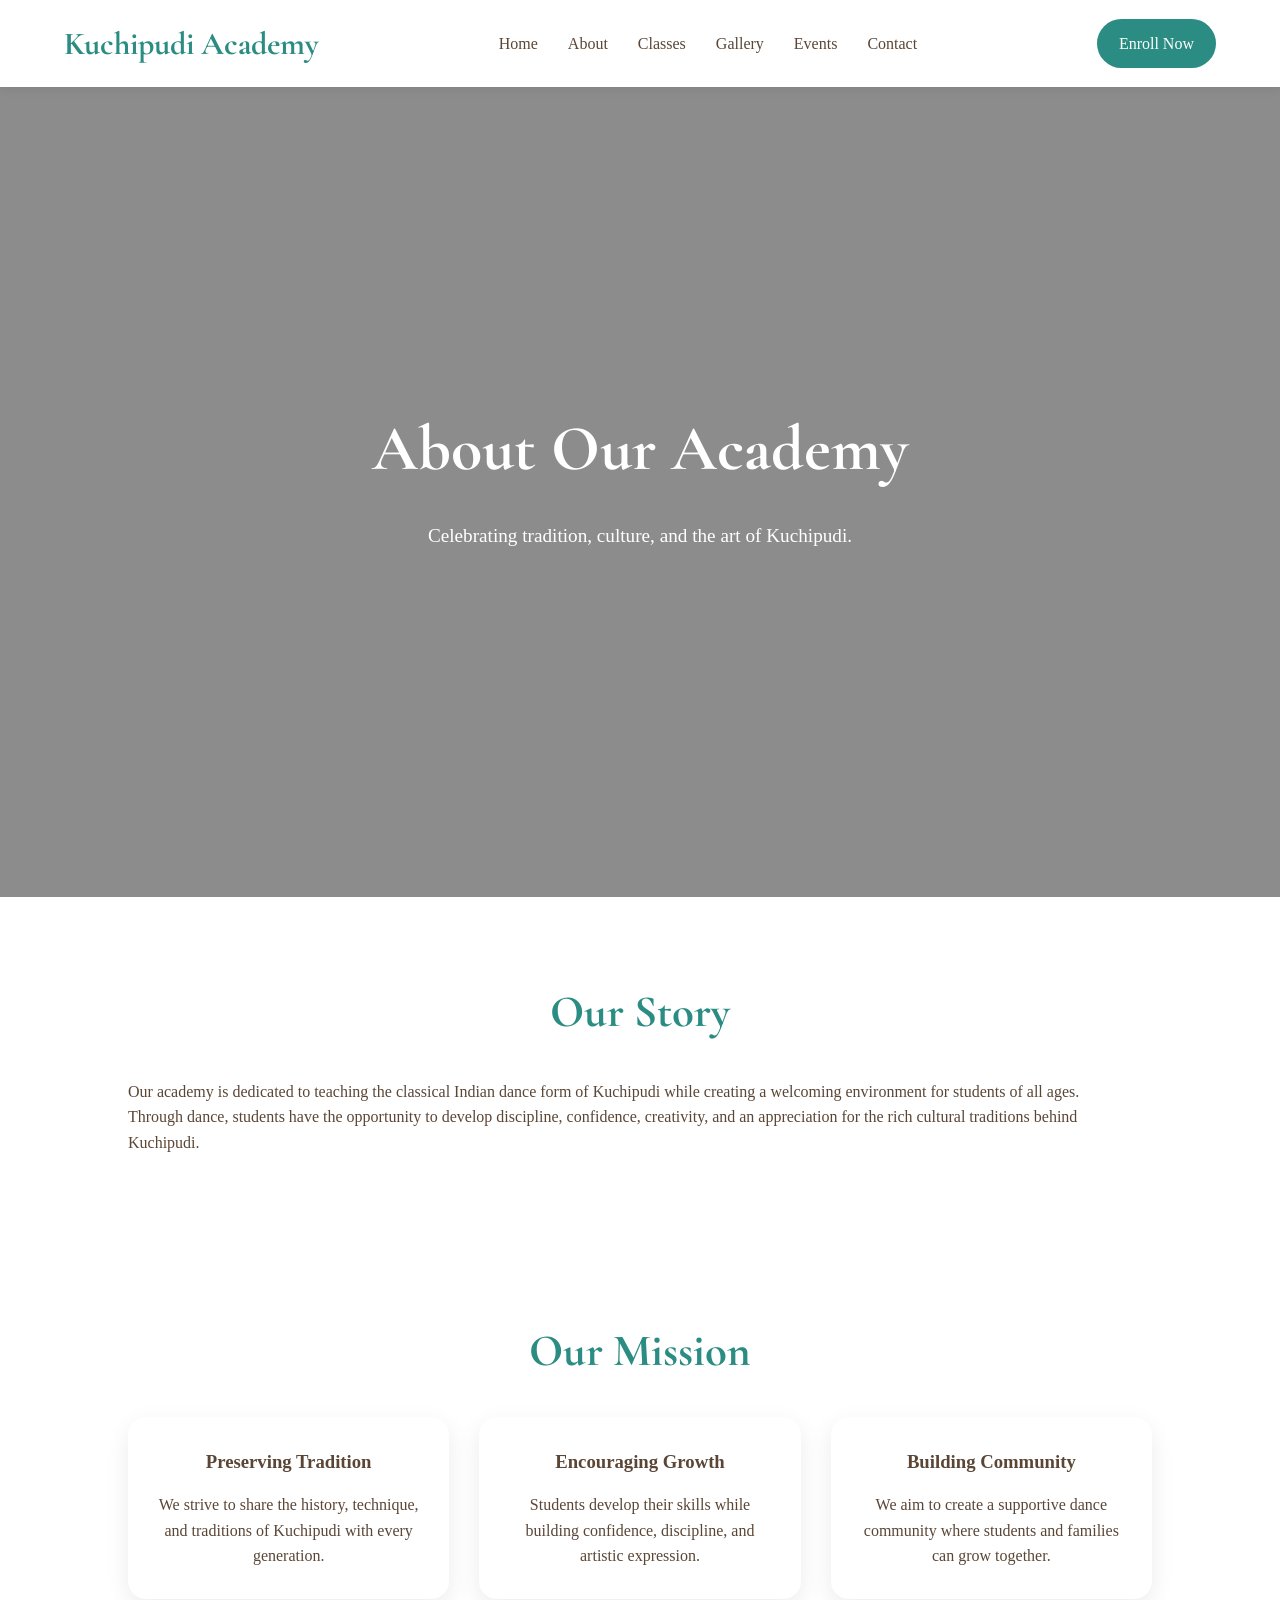
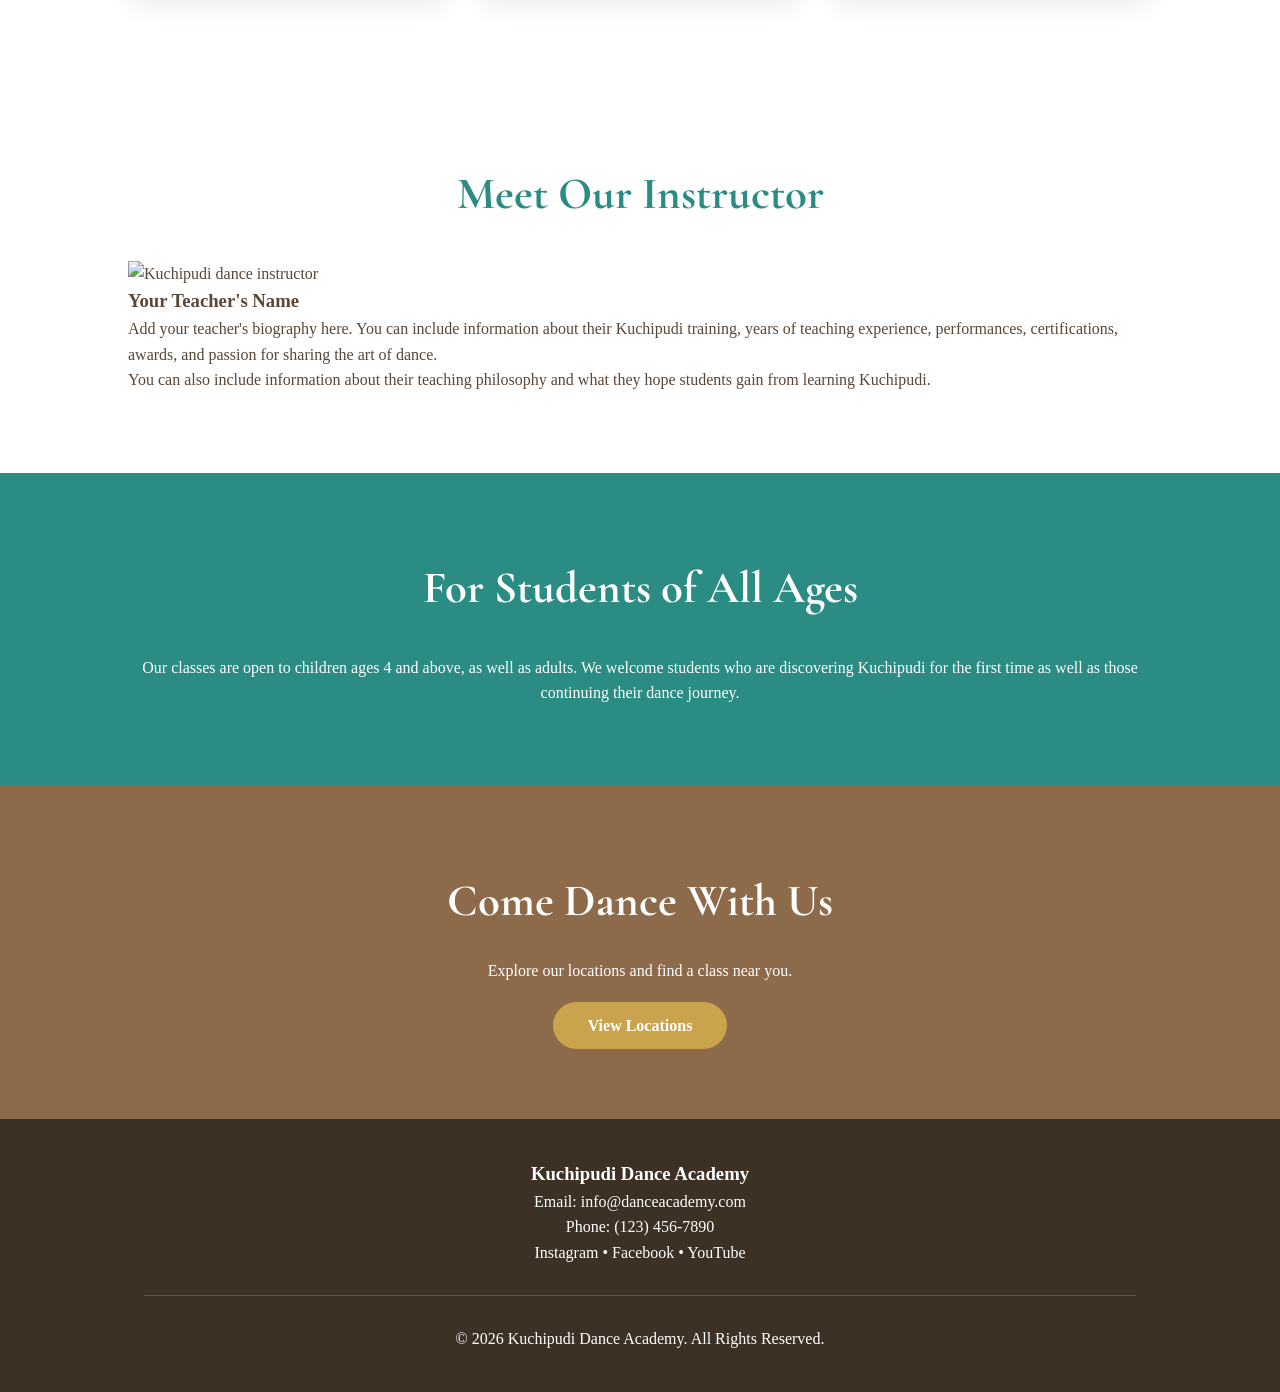
==== about.html @ bee5a75c "Update about.html" ====
<!DOCTYPE html>
<html lang="en">

<head>

    <meta charset="UTF-8">
    <meta name="viewport" content="width=device-width, initial-scale=1.0">

    <title>About Us | Kuchipudi Dance Academy</title>

    <link rel="preconnect" href="https://fonts.googleapis.com">
    <link rel="preconnect" href="https://fonts.gstatic.com" crossorigin>

    <link href="https://fonts.googleapis.com/css2?family=Cormorant+Garamond:wght@500;700&family=Poppins:wght@300;400;500;600&display=swap" rel="stylesheet">

    <link rel="stylesheet" href="style.css">

</head>

<body>


    <!-- ================= NAVIGATION ================= -->

    <header>

        <nav class="navbar">

            <div class="logo">
                <h2>Kuchipudi Academy</h2>
            </div>

            <ul class="nav-links">

                <li><a href="index.html">Home</a></li>

                <li><a href="about.html" class="active">About</a></li>

                <li><a href="classes.html">Classes</a></li>

                <li><a href="gallery.html">Gallery</a></li>

                <li><a href="events.html">Events</a></li>

                <li><a href="contact.html">Contact</a></li>

            </ul>

            <a href="contact.html" class="btn">
                Enroll Now
            </a>

        </nav>

    </header>


    <!-- ================= HERO ================= -->

    <section class="hero page-hero">

        <div class="hero-overlay">

            <h1>About Our Academy</h1>

            <p>
                Celebrating tradition, culture, and the art of Kuchipudi.
            </p>

        </div>

    </section>


    <!-- ================= OUR STORY ================= -->

    <section>

        <h2>Our Story</h2>

        <p class="center-text">

            Our academy is dedicated to teaching the classical Indian
            dance form of Kuchipudi while creating a welcoming environment
            for students of all ages.

        </p>

        <p class="center-text">

            Through dance, students have the opportunity to develop
            discipline, confidence, creativity, and an appreciation
            for the rich cultural traditions behind Kuchipudi.

        </p>

    </section>


    <!-- ================= OUR MISSION ================= -->

    <section>

        <h2>Our Mission</h2>

        <div class="cards">

            <div class="card">

                <h3>Preserving Tradition</h3>

                <p>
                    We strive to share the history, technique,
                    and traditions of Kuchipudi with every generation.
                </p>

            </div>


            <div class="card">

                <h3>Encouraging Growth</h3>

                <p>
                    Students develop their skills while building
                    confidence, discipline, and artistic expression.
                </p>

            </div>


            <div class="card">

                <h3>Building Community</h3>

                <p>
                    We aim to create a supportive dance community
                    where students and families can grow together.
                </p>

            </div>

        </div>

    </section>


    <!-- ================= INSTRUCTOR ================= -->

    <section class="instructor-section">

        <h2>Meet Our Instructor</h2>

        <div class="instructor-container">

            <div class="instructor-image">

                <img
                    src="images/instructor.jpg"
                    alt="Kuchipudi dance instructor"
                >

            </div>


            <div class="instructor-info">

                <h3>Your Teacher's Name</h3>

                <p>
                    Add your teacher's biography here. You can include
                    information about their Kuchipudi training, years
                    of teaching experience, performances, certifications,
                    awards, and passion for sharing the art of dance.
                </p>

                <p>
                    You can also include information about their teaching
                    philosophy and what they hope students gain from
                    learning Kuchipudi.
                </p>

            </div>

        </div>

    </section>


    <!-- ================= AGE RANGE ================= -->

    <section class="event">

        <h2>For Students of All Ages</h2>

        <p class="center-text">

            Our classes are open to children ages 4 and above,
            as well as adults. We welcome students who are discovering
            Kuchipudi for the first time as well as those continuing
            their dance journey.

        </p>

    </section>


    <!-- ================= CTA ================= -->

    <section class="cta">

        <h2>Come Dance With Us</h2>

        <p>
            Explore our locations and find a class near you.
        </p>

        <a href="classes.html" class="hero-btn">
            View Locations
        </a>

    </section>


    <!-- ================= FOOTER ================= -->

    <footer>

        <div class="footer-content">

            <h3>Kuchipudi Dance Academy</h3>

            <p>Email: info@danceacademy.com</p>

            <p>Phone: (123) 456-7890</p>

            <p>Instagram • Facebook • YouTube</p>

        </div>

        <hr>

        <p class="copyright">
            © 2026 Kuchipudi Dance Academy. All Rights Reserved.
        </p>

    </footer>


    <script src="script.js"></script>

</body>

</html>
---- style.css ----
*{
  margin:0;
  padding:0;
  box-sizing:border-box;
}

html {
  scroll-behavior:smooth;
}

body {
  font-family: 'Poppins", sans-serif;
  background:#F6F2ED;
  color:#5B4636;
  line-height:1.6;
}

header{
  position:sticky;
  top:0;
  background:white;
  z-index:1000;
  box-shadow:0 2px 10px rgba(0,0,0,0.08);
}

.navbar{
  width:90%;
  max-width:1200px;
  margin:auto;
  display:flex;
  justify-content:space-between;
  align-items:center;
  padding: 18px 0;
}

.logo h2{
  font-family: 'Cormorant Garamond', serif;
  color:#2A8C82;
  font-size: 2rem;
}

.nav-links{
  display:flex;
  list-style:none;
  gap:30px;
}

.nav-links a{
  text-decoration: none;
  color: #5B4636;
  font-weight:500;
  transition:.3s;
}

.nav-links a:hover,
.active {
  color:#2A8C82;
}

.btn{
  text-decoration:none;
  background: #2A8C82;
  color:white;
  padding: 12px 22px;
  border-radius:30px;
  transition:.3s;
}

.btn:hover{
  background: #206b64;
}

/* HERO */

.hero{
  height:90vh;

  background:
    linear-gradient(rgba(0,0,0,.45), rgba(0,0,0,.45)), url("../images/hero.jpg");
  background-size:cover;
  background-position:center;

  display:flex;
  justify-content:center;
  align-items:center;
  text-align:center;
}

.hero-overlay{
  color:white;
  width:80%;
  max-width:800px;
}

.hero h1{
  font-family:'Cormorant Garamond', serif;
  font-size:4rem;
  margin-bottom:20px;
}

.hero p{
  font-size:1.2rem;
  margin-bottom:35px;
}

.hero-btn {
  background:#C9A44C;
  color:white;
  text-decoration:none;
  padding:15px 35px;
  border-radius:40px;
  font-weight:600;
  transition:.3s;
}

.hero-btn:hover{
  background:#b28d3d;
}

/*Sections*/

section{
  padding:80px 10%;
}

section h2{
  font-family:'Cormorant Garamond', serif;
  text-align:center;
  font-size:2.8rem;
  color:#2A8C82;
  margin-bottom:30px;
}

/*Cards*/

.cards{
  display:grid;
  grid-template-columns:repeat(auto-fit,minmax(250px,1fr));
  gap:30px;
}

.card{
  background:white;
  padding:30px;
  border-radius:18px;
  text-align:center;
  transition:.3s;
  box-shadow:0 8px 25px rgba(0,0,0,.08)
}

.card:hover{
  transform:translateY(-8px);
}

.card h3{
  margin-bottom:15px;
}

.card a{
  display:inline-block;
  margin-top:20px;
  color:#2A8C82;
  text-decoration:none;
  font-weight:600;
}

/*Event*/

.event {
  background: #2A8C82;
  color:white;
  text-align:center;
}

.event h2{
  color:white;
}

/*Gallery*/

.gallery-grid {
  display:grid;
  grid-template-columns:repeat(auto-fit, minmax(220px,1fr));
}

.gallery-box{
  height:220px;
  background:#ddd;
  border-radius:15px;
  display:flex;
  justify-content:center;
  align-items:center;
  transition:.3s;
  cursor:pointer;
}

.gallery-box:hover{
  transform:scale(1.03)
}

/*Testimonials*/

.testimonial {
  background:white;
  padding: 30px;
  margin:20px auto;
  max-width: 700px;
  border-radius:15px;
  text-align:center;
  box-shadow:0 8px 20px rgba(0,0,0,.08)
}

/* CTA */

.cta {
  text-align:center;
  background: #8C6A4A;
  color:white;
}

.cta h2 {
  color:white;
  margin-bottom:20px;
}

.cta p{
  margin-bottom: 30px
}

/*Footer */

footer {
  background: #3d3025;
  color:white;
  text-align:center;
  padding: 40px 20px;
}

footer hr{
  margin:30px auto;
  width: 80%;
  border:none;
  border-top:1px solid rgba(255,255,255,.2)
}

/*Scroll Animation */

.hidden {
  opacity:0;
  transform:translateY(40px)
  transition: all .8s ease;
}

.show {
  opacity:1;
  transform: translateY(0);
}

/*Responsive*/

@media(max-width:768px) {
  .navbar{
    flex-direction:column;
    gap:20px;
  }
  .nav-links{
    flex-wrap:wrap;
    justify-content:center;
    gap:15px;
  }
  .hero h1{
    font-size:2.7rem;
  }
  .hero p{
    font-size:1rem;
  }
}
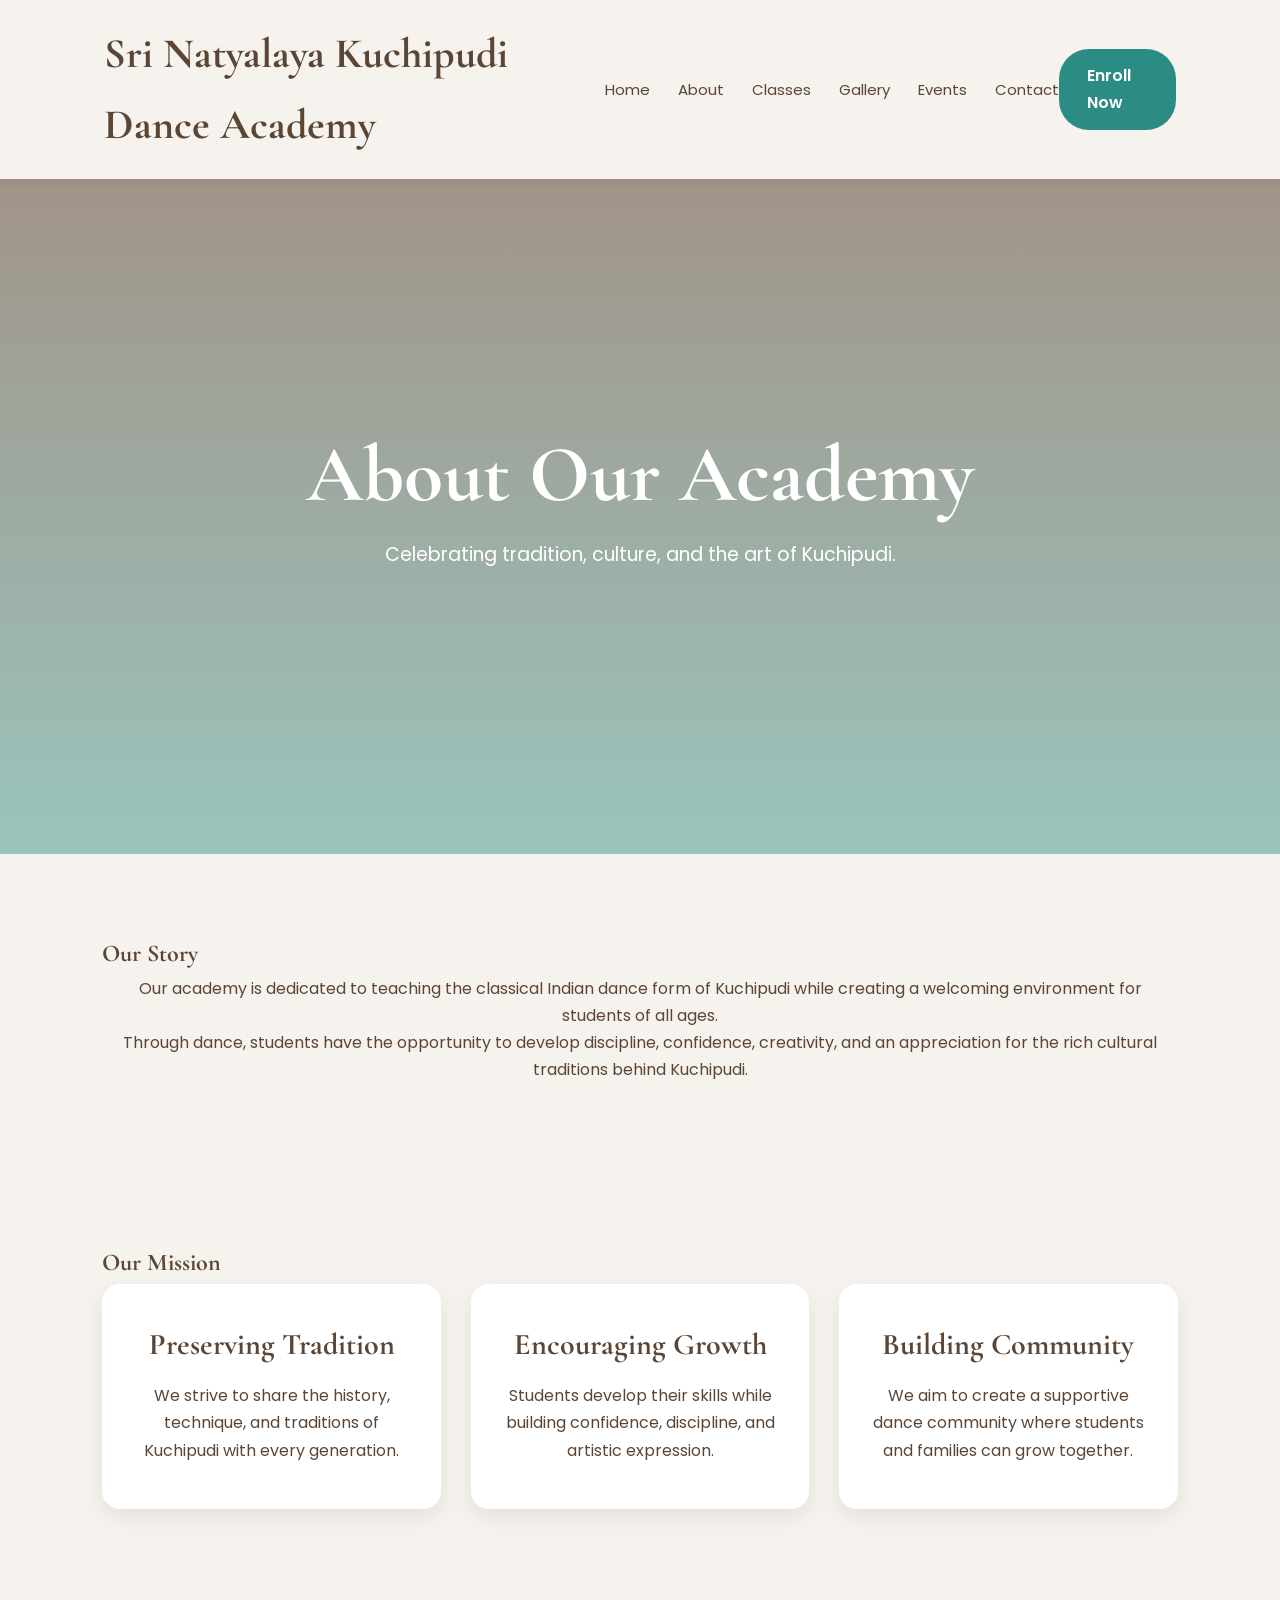
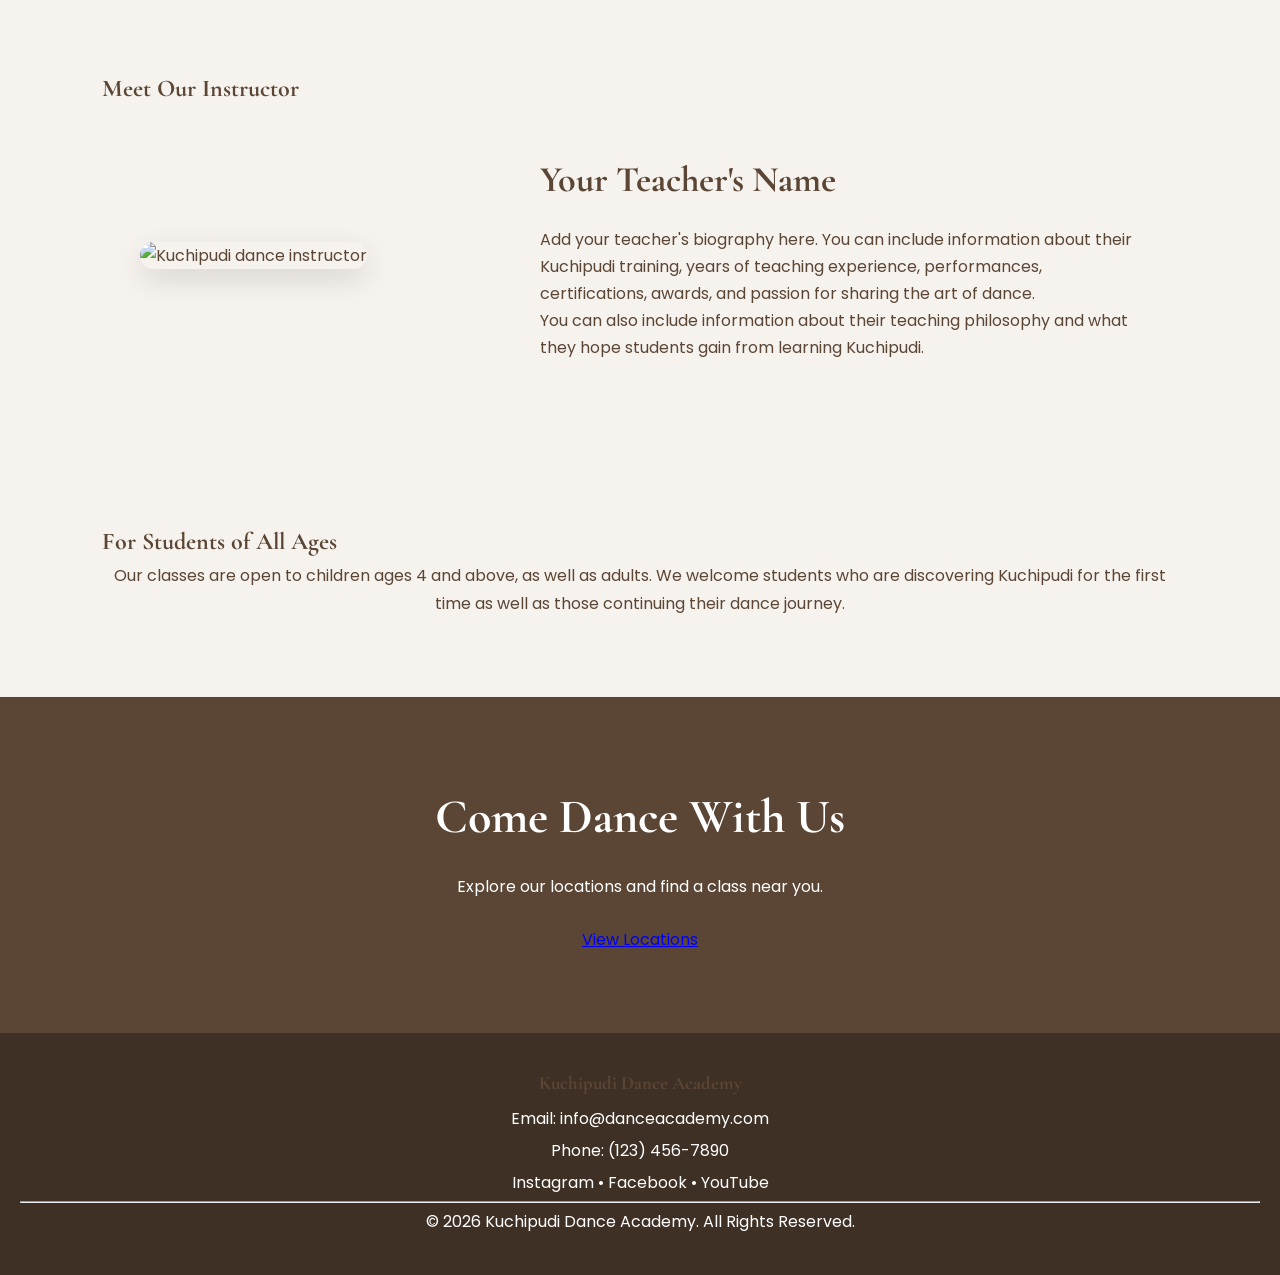
==== commit 3a9f6aac: "Update academy name in the navigation bar" ====
--- a/about.html
+++ b/about.html
@@ -27,7 +27,7 @@
         <nav class="navbar">
 
             <div class="logo">
-                <h2>Kuchipudi Academy</h2>
+                <h2>Sri Natyalaya Kuchipudi Dance Academy</h2>
             </div>
 
             <ul class="nav-links">
--- a/style.css
+++ b/style.css
@@ -1,281 +1,581 @@
-*{
-  margin:0;
-  padding:0;
-  box-sizing:border-box;
+/* =========================
+   GLOBAL
+========================= */
+
+* {
+    margin: 0;
+    padding: 0;
+    box-sizing: border-box;
 }
 
 html {
-  scroll-behavior:smooth;
+    scroll-behavior: smooth;
 }
 
 body {
-  font-family: 'Poppins", sans-serif;
-  background:#F6F2ED;
-  color:#5B4636;
-  line-height:1.6;
-}
-
-header{
-  position:sticky;
-  top:0;
-  background:white;
-  z-index:1000;
-  box-shadow:0 2px 10px rgba(0,0,0,0.08);
-}
-
-.navbar{
-  width:90%;
-  max-width:1200px;
-  margin:auto;
-  display:flex;
-  justify-content:space-between;
-  align-items:center;
-  padding: 18px 0;
-}
-
-.logo h2{
-  font-family: 'Cormorant Garamond', serif;
-  color:#2A8C82;
-  font-size: 2rem;
-}
-
-.nav-links{
-  display:flex;
-  list-style:none;
-  gap:30px;
-}
-
-.nav-links a{
-  text-decoration: none;
-  color: #5B4636;
-  font-weight:500;
-  transition:.3s;
-}
-
-.nav-links a:hover,
-.active {
-  color:#2A8C82;
-}
-
-.btn{
-  text-decoration:none;
-  background: #2A8C82;
-  color:white;
-  padding: 12px 22px;
-  border-radius:30px;
-  transition:.3s;
-}
-
-.btn:hover{
-  background: #206b64;
-}
-
-/* HERO */
-
-.hero{
-  height:90vh;
-
-  background:
-    linear-gradient(rgba(0,0,0,.45), rgba(0,0,0,.45)), url("../images/hero.jpg");
-  background-size:cover;
-  background-position:center;
-
-  display:flex;
-  justify-content:center;
-  align-items:center;
-  text-align:center;
-}
-
-.hero-overlay{
-  color:white;
-  width:80%;
-  max-width:800px;
-}
-
-.hero h1{
-  font-family:'Cormorant Garamond', serif;
-  font-size:4rem;
-  margin-bottom:20px;
-}
-
-.hero p{
-  font-size:1.2rem;
-  margin-bottom:35px;
-}
-
-.hero-btn {
-  background:#C9A44C;
-  color:white;
-  text-decoration:none;
-  padding:15px 35px;
-  border-radius:40px;
-  font-weight:600;
-  transition:.3s;
-}
-
-.hero-btn:hover{
-  background:#b28d3d;
-}
-
-/*Sections*/
-
-section{
-  padding:80px 10%;
-}
-
-section h2{
-  font-family:'Cormorant Garamond', serif;
-  text-align:center;
-  font-size:2.8rem;
-  color:#2A8C82;
-  margin-bottom:30px;
-}
-
-/*Cards*/
-
-.cards{
-  display:grid;
-  grid-template-columns:repeat(auto-fit,minmax(250px,1fr));
-  gap:30px;
-}
-
-.card{
-  background:white;
-  padding:30px;
-  border-radius:18px;
-  text-align:center;
-  transition:.3s;
-  box-shadow:0 8px 25px rgba(0,0,0,.08)
-}
-
-.card:hover{
-  transform:translateY(-8px);
-}
-
-.card h3{
-  margin-bottom:15px;
-}
-
-.card a{
-  display:inline-block;
-  margin-top:20px;
-  color:#2A8C82;
-  text-decoration:none;
-  font-weight:600;
-}
-
-/*Event*/
-
-.event {
-  background: #2A8C82;
-  color:white;
-  text-align:center;
-}
-
-.event h2{
-  color:white;
-}
-
-/*Gallery*/
+    font-family: "Poppins", sans-serif;
+    background-color: #F6F2ED;
+    color: #5B4636;
+    line-height: 1.7;
+}
+
+h1,
+h2,
+h3 {
+    font-family: "Cormorant Garamond", serif;
+    color: #5B4636;
+}
+
+section {
+    padding: 80px 8%;
+}
+
+.center-text {
+    text-align: center;
+}
+
+.center-button {
+    text-align: center;
+    margin-top: 30px;
+}
+
+
+/* =========================
+   NAVIGATION
+========================= */
+
+header {
+    background-color: #F6F2ED;
+    position: sticky;
+    top: 0;
+    z-index: 1000;
+    box-shadow: 0 2px 10px rgba(0, 0, 0, 0.08);
+}
+
+nav {
+    max-width: 1200px;
+    margin: auto;
+    padding: 18px 5%;
+    display: flex;
+    justify-content: space-between;
+    align-items: center;
+}
+
+.logo {
+    font-family: "Cormorant Garamond", serif;
+    font-size: 28px;
+    font-weight: bold;
+    color: #5B4636;
+    text-decoration: none;
+}
+
+nav ul {
+    list-style: none;
+    display: flex;
+    gap: 28px;
+    align-items: center;
+}
+
+nav ul li a {
+    text-decoration: none;
+    color: #5B4636;
+    font-size: 15px;
+    transition: 0.3s ease;
+}
+
+nav ul li a:hover {
+    color: #2A8C82;
+}
+
+
+/* =========================
+   HERO
+========================= */
+
+.hero {
+    min-height: 75vh;
+    display: flex;
+    align-items: center;
+    justify-content: center;
+    text-align: center;
+
+    background:
+        linear-gradient(
+            rgba(91, 70, 54, 0.55),
+            rgba(42, 140, 130, 0.45)
+        ),
+        url("images/hero.jpg");
+
+    background-size: cover;
+    background-position: center;
+    color: white;
+}
+
+.hero-content {
+    max-width: 850px;
+}
+
+.hero h1 {
+    font-size: clamp(48px, 7vw, 80px);
+    color: white;
+    line-height: 1.1;
+    margin-bottom: 20px;
+}
+
+.hero p {
+    font-size: 19px;
+    max-width: 650px;
+    margin: 0 auto 30px;
+    color: white;
+}
+
+
+/* =========================
+   BUTTONS
+========================= */
+
+.btn {
+    display: inline-block;
+    padding: 13px 28px;
+    border-radius: 30px;
+    text-decoration: none;
+    background-color: #2A8C82;
+    color: white;
+    font-weight: 600;
+    transition: 0.3s ease;
+}
+
+.btn:hover {
+    background-color: #5B4636;
+    transform: translateY(-2px);
+}
+
+.btn-outline {
+    background: transparent;
+    border: 2px solid #2A8C82;
+    color: #2A8C82;
+}
+
+.btn-outline:hover {
+    background-color: #2A8C82;
+    color: white;
+}
+
+
+/* =========================
+   SECTION HEADINGS
+========================= */
+
+.section-heading {
+    text-align: center;
+    margin-bottom: 45px;
+}
+
+.section-heading h2 {
+    font-size: 48px;
+    margin-bottom: 10px;
+}
+
+.section-heading p {
+    max-width: 700px;
+    margin: 0 auto;
+}
+
+
+/* =========================
+   CARDS
+========================= */
+
+.cards {
+    display: grid;
+    grid-template-columns: repeat(auto-fit, minmax(250px, 1fr));
+    gap: 30px;
+    align-items: stretch;
+}
+
+.card {
+    background: white;
+    padding: 35px 28px;
+    border-radius: 18px;
+    box-shadow: 0 8px 25px rgba(0, 0, 0, 0.08);
+
+    display: flex;
+    flex-direction: column;
+    height: 100%;
+
+    /* Centers the short text inside cards */
+    text-align: center;
+}
+
+.card h3 {
+    font-size: 30px;
+    margin-bottom: 12px;
+}
+
+.card p {
+    margin-bottom: 10px;
+}
+
+.card a {
+    margin-top: auto;
+    padding-top: 20px;
+    color: #2A8C82;
+    text-decoration: none;
+    font-weight: 600;
+}
+
+.card a:hover {
+    color: #5B4636;
+}
+
+
+/* =========================
+   LOCATION CARDS
+========================= */
+
+.locations-cards {
+    max-width: 1100px;
+    margin: 0 auto;
+}
+
+.location-card {
+    text-align: center;
+}
+
+.location-card h3 {
+    color: #5B4636;
+}
+
+
+/* =========================
+   AGE / INFO SECTION
+========================= */
+
+.info-section {
+    background-color: #E7F2F0;
+    text-align: center;
+}
+
+.info-section p {
+    max-width: 750px;
+    margin: 0 auto 25px;
+}
+
+
+/* =========================
+   GALLERY
+========================= */
 
 .gallery-grid {
-  display:grid;
-  grid-template-columns:repeat(auto-fit, minmax(220px,1fr));
-}
-
-.gallery-box{
-  height:220px;
-  background:#ddd;
-  border-radius:15px;
-  display:flex;
-  justify-content:center;
-  align-items:center;
-  transition:.3s;
-  cursor:pointer;
-}
-
-.gallery-box:hover{
-  transform:scale(1.03)
-}
-
-/*Testimonials*/
-
-.testimonial {
-  background:white;
-  padding: 30px;
-  margin:20px auto;
-  max-width: 700px;
-  border-radius:15px;
-  text-align:center;
-  box-shadow:0 8px 20px rgba(0,0,0,.08)
-}
-
-/* CTA */
+    display: grid;
+    grid-template-columns: repeat(auto-fit, minmax(220px, 1fr));
+    gap: 20px;
+    max-width: 1100px;
+    margin: 0 auto;
+}
+
+.gallery-item {
+    overflow: hidden;
+    border-radius: 15px;
+    aspect-ratio: 4 / 3;
+}
+
+.gallery-item img {
+    width: 100%;
+    height: 100%;
+    object-fit: cover;
+    display: block;
+    transition: transform 0.4s ease;
+}
+
+.gallery-item:hover img {
+    transform: scale(1.05);
+}
+
+
+/* =========================
+   INSTRUCTOR
+========================= */
+
+.instructor-container {
+    max-width: 1000px;
+    margin: 40px auto 0;
+
+    display: grid;
+    grid-template-columns: minmax(250px, 350px) 1fr;
+    gap: 50px;
+    align-items: center;
+}
+
+.instructor-image img {
+    width: 100%;
+    aspect-ratio: 1 / 1;
+    object-fit: cover;
+    border-radius: 20px;
+    box-shadow: 0 10px 30px rgba(0, 0, 0, 0.12);
+}
+
+.instructor-info {
+    text-align: left;
+}
+
+.instructor-info h3 {
+    font-size: 36px;
+    margin-bottom: 15px;
+}
+
+
+/* =========================
+   EVENTS
+========================= */
+
+.no-events {
+    max-width: 800px;
+    margin: 0 auto;
+    padding: 45px 30px;
+    background: white;
+    border-radius: 18px;
+    text-align: center;
+    box-shadow: 0 8px 25px rgba(0, 0, 0, 0.08);
+}
+
+.no-events h3 {
+    font-size: 32px;
+    margin-bottom: 12px;
+}
+
+.no-events p {
+    max-width: 600px;
+    margin: 0 auto;
+}
+
+
+/* =========================
+   CONTACT
+========================= */
+
+.contact-info {
+    max-width: 1000px;
+    margin: 0 auto 50px;
+}
+
+.contact-card {
+    text-align: center;
+}
+
+.contact-form {
+    max-width: 800px;
+    margin: 0 auto;
+    background: white;
+    padding: 40px;
+    border-radius: 20px;
+    box-shadow: 0 8px 25px rgba(0, 0, 0, 0.08);
+}
+
+.form-group {
+    margin-bottom: 20px;
+}
+
+.form-group label {
+    display: block;
+    margin-bottom: 7px;
+    font-weight: 600;
+}
+
+.form-group input,
+.form-group select,
+.form-group textarea {
+    width: 100%;
+    padding: 13px;
+    border: 1px solid #d8d0c8;
+    border-radius: 8px;
+    font-family: "Poppins", sans-serif;
+    font-size: 15px;
+}
+
+.form-group textarea {
+    min-height: 140px;
+    resize: vertical;
+}
+
+
+/* =========================
+   CTA
+========================= */
 
 .cta {
-  text-align:center;
-  background: #8C6A4A;
-  color:white;
+    background-color: #5B4636;
+    color: white;
+    text-align: center;
 }
 
 .cta h2 {
-  color:white;
-  margin-bottom:20px;
-}
-
-.cta p{
-  margin-bottom: 30px
-}
-
-/*Footer */
+    color: white;
+    font-size: 48px;
+    margin-bottom: 15px;
+}
+
+.cta p {
+    max-width: 650px;
+    margin: 0 auto 25px;
+}
+
+
+/* =========================
+   FOOTER
+========================= */
 
 footer {
-  background: #3d3025;
-  color:white;
-  text-align:center;
-  padding: 40px 20px;
-}
-
-footer hr{
-  margin:30px auto;
-  width: 80%;
-  border:none;
-  border-top:1px solid rgba(255,255,255,.2)
-}
-
-/*Scroll Animation */
+    background-color: #3F3025;
+    color: white;
+    text-align: center;
+    padding: 35px 20px;
+}
+
+footer p {
+    margin: 5px 0;
+}
+
+
+/* =========================
+   ANIMATION
+========================= */
 
 .hidden {
-  opacity:0;
-  transform:translateY(40px)
-  transition: all .8s ease;
+    opacity: 0;
+    transform: translateY(20px);
 }
 
 .show {
-  opacity:1;
-  transform: translateY(0);
-}
-
-/*Responsive*/
-
-@media(max-width:768px) {
-  .navbar{
-    flex-direction:column;
-    gap:20px;
-  }
-  .nav-links{
-    flex-wrap:wrap;
-    justify-content:center;
-    gap:15px;
-  }
-  .hero h1{
-    font-size:2.7rem;
-  }
-  .hero p{
-    font-size:1rem;
-  }
-}
-
-
-  
-  
+    opacity: 1;
+    transform: translateY(0);
+    transition: opacity 0.7s ease, transform 0.7s ease;
+}
+
+
+/* =========================
+   RESPONSIVE
+========================= */
+
+@media (max-width: 850px) {
+
+    nav {
+        flex-direction: column;
+        gap: 15px;
+    }
+
+    nav ul {
+        flex-wrap: wrap;
+        justify-content: center;
+        gap: 15px;
+    }
+
+    .instructor-container {
+        grid-template-columns: 1fr;
+        text-align: center;
+    }
+
+    .instructor-image {
+        max-width: 350px;
+        margin: 0 auto;
+    }
+
+    .instructor-info {
+        text-align: center;
+    }
+}
+
+@media (max-width: 600px) {
+
+    section {
+        padding: 60px 5%;
+    }
+
+    .section-heading h2 {
+        font-size: 38px;
+    }
+
+    .hero h1 {
+        font-size: 48px;
+    }
+
+    .hero p {
+        font-size: 16px;
+    }
+
+    .card {
+        padding: 30px 20px;
+    }
+
+    .contact-form {
+        padding: 25px 20px;
+    }
+}
+
+/* =========================
+   CENTERED TEXT FIXES
+========================= */
+
+.section-heading {
+    text-align: center;
+}
+
+.section-heading h2,
+.section-heading p {
+    text-align: center;
+}
+
+.section-subtitle {
+    width: 100%;
+    max-width: 750px;
+    margin-left: auto;
+    margin-right: auto;
+    text-align: center !important;
+}
+
+.card {
+    text-align: center !important;
+}
+
+.card h3,
+.card p,
+.card a {
+    text-align: center;
+}
+
+.recital-cards {
+    max-width: 900px;
+    margin: 0 auto;
+}
+
+.recital-card {
+    align-items: center;
+    text-align: center !important;
+}
+
+.recital-card p {
+    max-width: 400px;
+    margin-left: auto;
+    margin-right: auto;
+    text-align: center !important;
+}
+
+.recital-card a {
+    margin-top: auto;
+    text-align: center;
+}
+
+.no-events {
+    text-align: center !important;
+}
+
+.no-events h3,
+.no-events p {
+    text-align: center !important;
+}
+
+.no-events p {
+    max-width: 650px;
+    margin-left: auto;
+    margin-right: auto;
+}
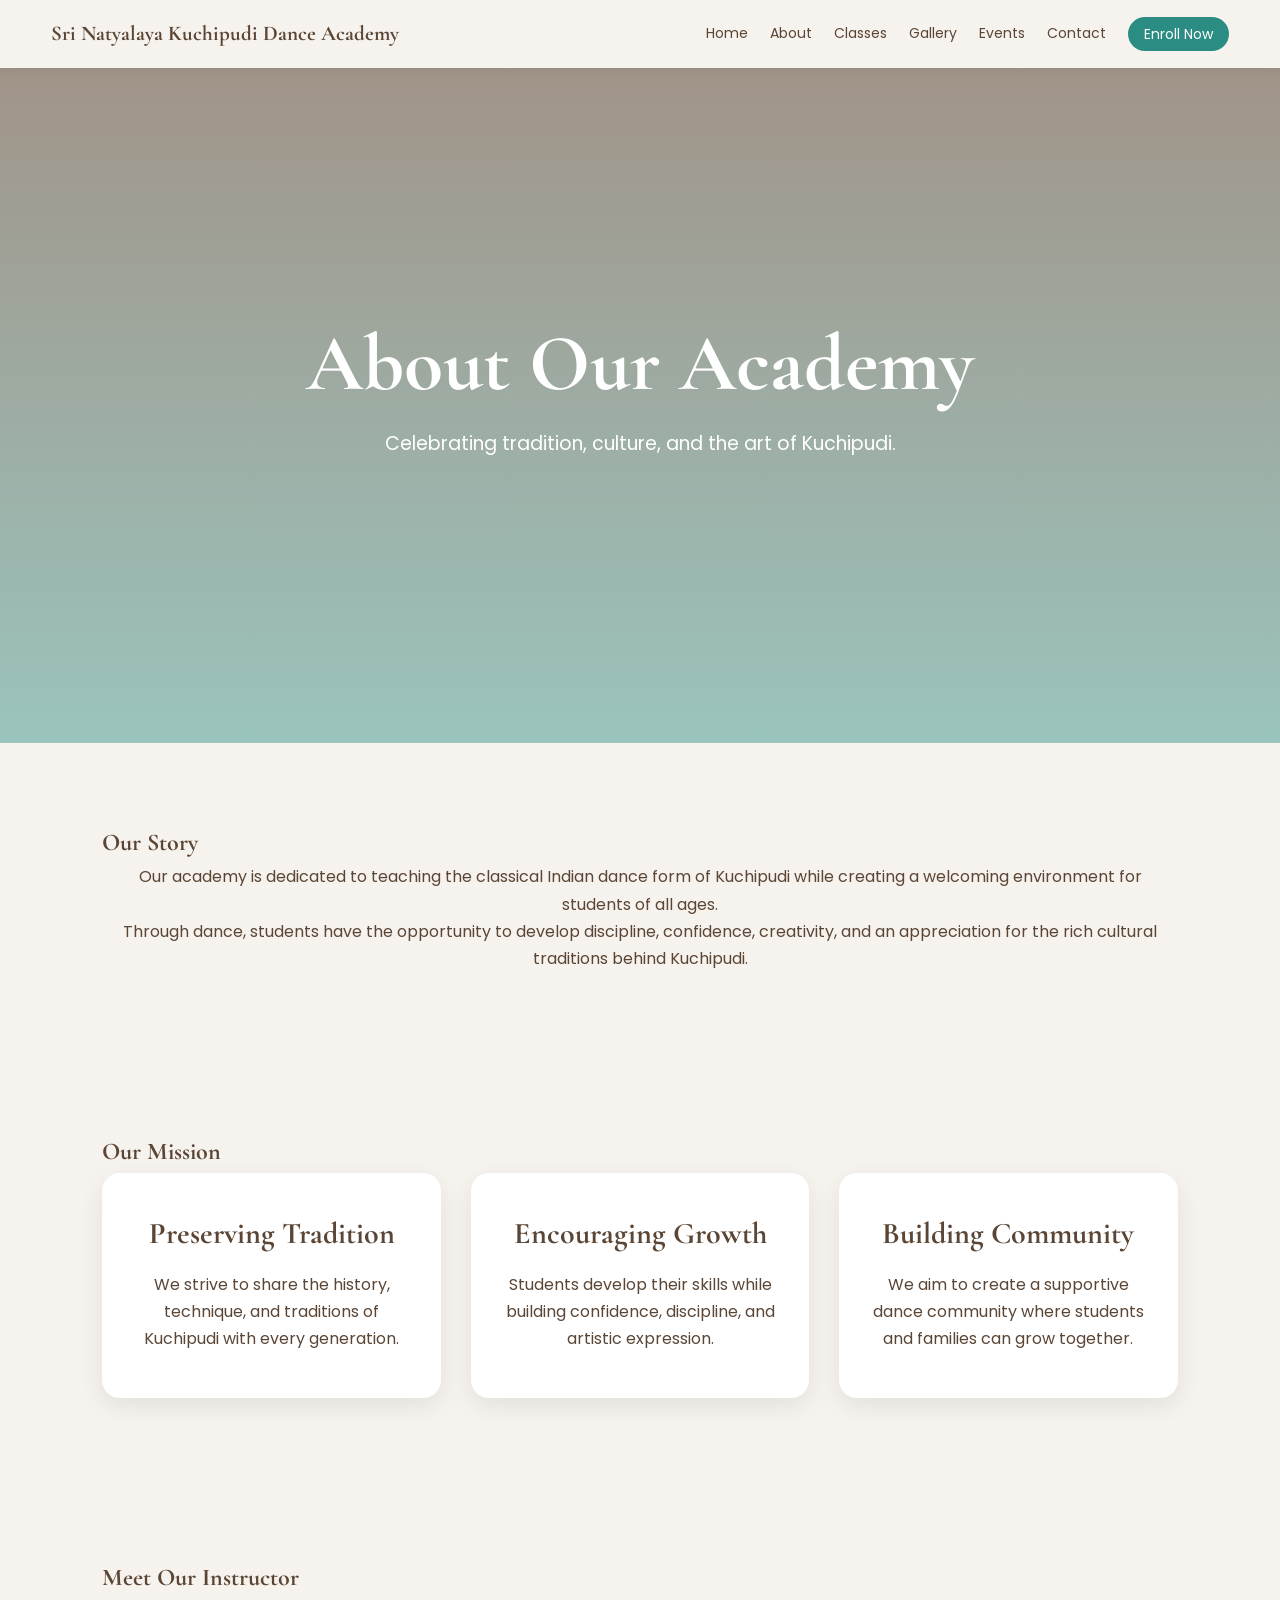
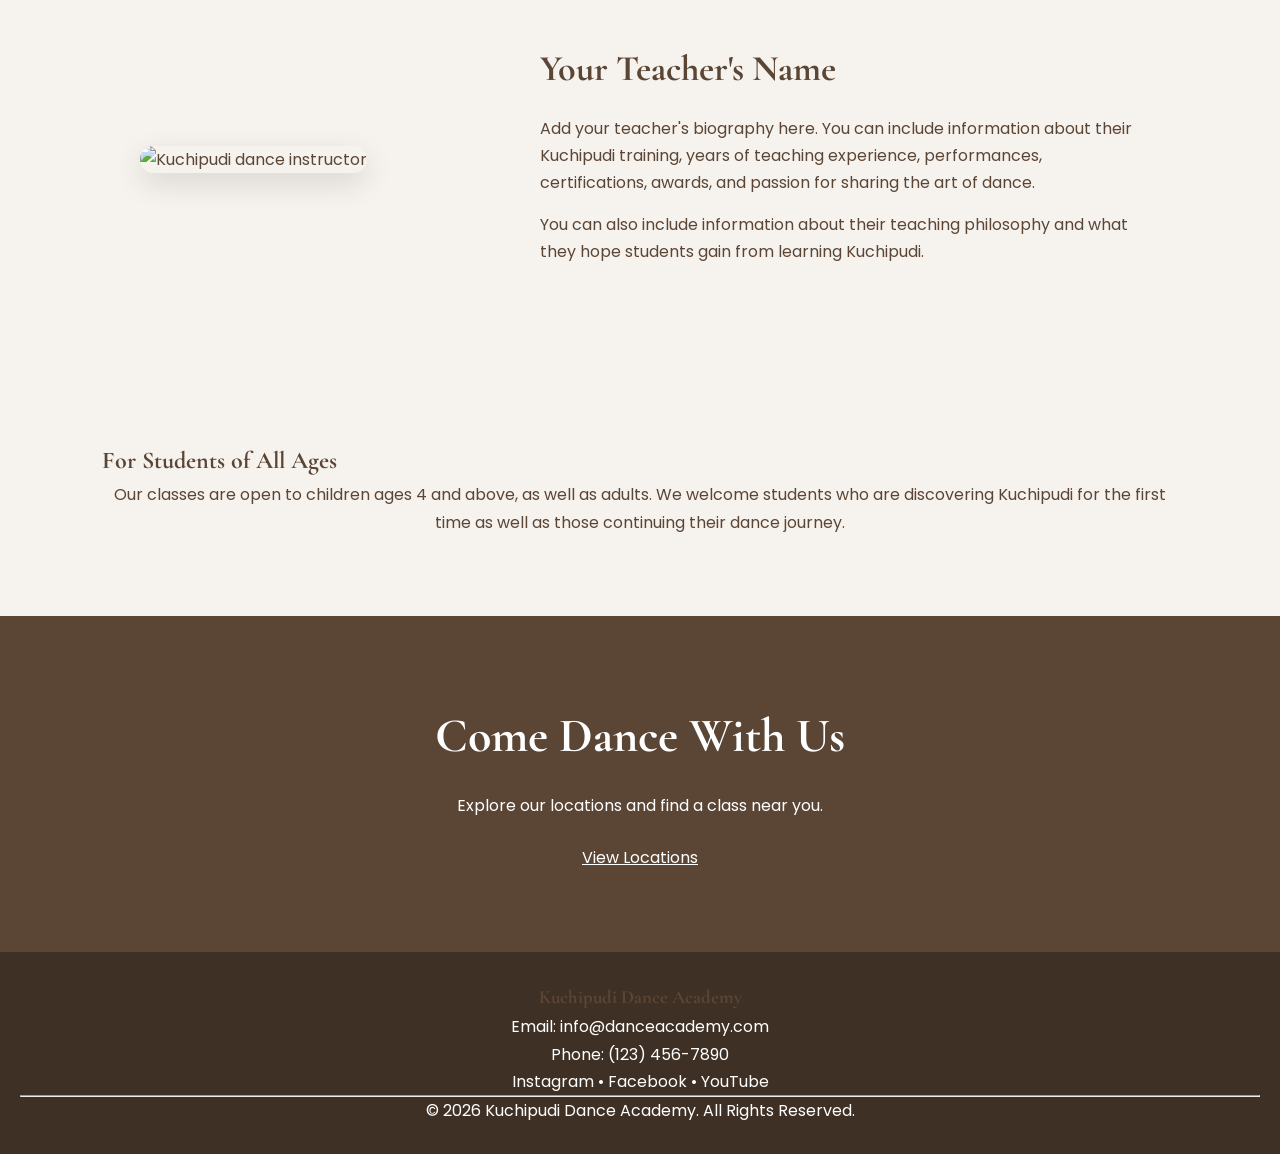
==== commit 3b7c6804: "Refactor navigation structure in about.html" ====
--- a/about.html
+++ b/about.html
@@ -23,36 +23,20 @@
     <!-- ================= NAVIGATION ================= -->
 
     <header>
-
-        <nav class="navbar">
-
-            <div class="logo">
-                <h2>Sri Natyalaya Kuchipudi Dance Academy</h2>
-            </div>
-
-            <ul class="nav-links">
-
-                <li><a href="index.html">Home</a></li>
-
-                <li><a href="about.html" class="active">About</a></li>
-
-                <li><a href="classes.html">Classes</a></li>
-
-                <li><a href="gallery.html">Gallery</a></li>
-
-                <li><a href="events.html">Events</a></li>
-
-                <li><a href="contact.html">Contact</a></li>
-
-            </ul>
-
-            <a href="contact.html" class="btn">
-                Enroll Now
-            </a>
-
-        </nav>
-
-    </header>
+    <nav>
+        <a href="index.html" class="logo">Sri Natyalaya Kuchipudi Dance Academy</a>
+
+        <ul>
+            <li><a href="index.html">Home</a></li>
+            <li><a href="about.html">About</a></li>
+            <li><a href="classes.html">Classes</a></li>
+            <li><a href="gallery.html">Gallery</a></li>
+            <li><a href="events.html">Events</a></li>
+            <li><a href="contact.html">Contact</a></li>
+            <li><a href="contact.html" class="nav-enroll">Enroll Now</a></li>
+        </ul>
+    </nav>
+</header>
 
 
     <!-- ================= HERO ================= -->
--- a/style.css
+++ b/style.css
@@ -26,17 +26,12 @@
     color: #5B4636;
 }
 
+a {
+    color: inherit;
+}
+
 section {
     padding: 80px 8%;
-}
-
-.center-text {
-    text-align: center;
-}
-
-.center-button {
-    text-align: center;
-    margin-top: 30px;
 }
 
 
@@ -53,33 +48,44 @@
 }
 
 nav {
-    max-width: 1200px;
+    max-width: 1400px;
     margin: auto;
-    padding: 18px 5%;
+    padding: 16px 4%;
     display: flex;
     justify-content: space-between;
     align-items: center;
+    gap: 25px;
 }
 
 .logo {
     font-family: "Cormorant Garamond", serif;
-    font-size: 28px;
-    font-weight: bold;
+    font-size: 21px;
+    font-weight: 700;
     color: #5B4636;
     text-decoration: none;
+    white-space: nowrap;
+    flex-shrink: 0;
 }
 
 nav ul {
     list-style: none;
     display: flex;
-    gap: 28px;
+    gap: 22px;
+    align-items: center;
+    margin: 0;
+    padding: 0;
+}
+
+nav ul li {
+    display: flex;
     align-items: center;
 }
 
 nav ul li a {
     text-decoration: none;
     color: #5B4636;
-    font-size: 15px;
+    font-size: 14px;
+    white-space: nowrap;
     transition: 0.3s ease;
 }
 
@@ -89,14 +95,38 @@
 
 
 /* =========================
+   ENROLL BUTTON
+========================= */
+
+.nav-enroll {
+    display: inline-block;
+    background-color: #2A8C82;
+    color: white !important;
+    padding: 8px 16px;
+    border-radius: 25px;
+    line-height: 1.3;
+    font-size: 14px;
+    text-decoration: none;
+    transition: 0.3s ease;
+}
+
+.nav-enroll:hover {
+    background-color: #5B4636;
+    color: white !important;
+}
+
+
+/* =========================
    HERO
 ========================= */
 
 .hero {
     min-height: 75vh;
+
     display: flex;
     align-items: center;
     justify-content: center;
+
     text-align: center;
 
     background:
@@ -108,11 +138,13 @@
 
     background-size: cover;
     background-position: center;
+
     color: white;
 }
 
 .hero-content {
     max-width: 850px;
+    margin: 0 auto;
 }
 
 .hero h1 {
@@ -124,7 +156,7 @@
 
 .hero p {
     font-size: 19px;
-    max-width: 650px;
+    max-width: 700px;
     margin: 0 auto 30px;
     color: white;
 }
@@ -136,12 +168,16 @@
 
 .btn {
     display: inline-block;
-    padding: 13px 28px;
+    padding: 12px 26px;
     border-radius: 30px;
+
     text-decoration: none;
+
     background-color: #2A8C82;
     color: white;
+
     font-weight: 600;
+
     transition: 0.3s ease;
 }
 
@@ -151,7 +187,7 @@
 }
 
 .btn-outline {
-    background: transparent;
+    background-color: transparent;
     border: 2px solid #2A8C82;
     color: #2A8C82;
 }
@@ -167,18 +203,36 @@
 ========================= */
 
 .section-heading {
+    width: 100%;
     text-align: center;
     margin-bottom: 45px;
 }
 
 .section-heading h2 {
     font-size: 48px;
-    margin-bottom: 10px;
-}
-
-.section-heading p {
-    max-width: 700px;
-    margin: 0 auto;
+    margin-bottom: 12px;
+    text-align: center;
+}
+
+.section-heading p,
+.section-subtitle {
+    max-width: 750px;
+    margin: 0 auto;
+    text-align: center;
+}
+
+
+/* =========================
+   GENERAL TEXT
+========================= */
+
+.center-text {
+    text-align: center;
+}
+
+.center-button {
+    text-align: center;
+    margin-top: 30px;
 }
 
 
@@ -194,16 +248,19 @@
 }
 
 .card {
-    background: white;
+    background-color: white;
+
     padding: 35px 28px;
+
     border-radius: 18px;
+
     box-shadow: 0 8px 25px rgba(0, 0, 0, 0.08);
 
     display: flex;
     flex-direction: column;
+
     height: 100%;
 
-    /* Centers the short text inside cards */
     text-align: center;
 }
 
@@ -214,14 +271,19 @@
 
 .card p {
     margin-bottom: 10px;
+    text-align: center;
 }
 
 .card a {
     margin-top: auto;
     padding-top: 20px;
+
     color: #2A8C82;
+
     text-decoration: none;
     font-weight: 600;
+
+    text-align: center;
 }
 
 .card a:hover {
@@ -248,7 +310,7 @@
 
 
 /* =========================
-   AGE / INFO SECTION
+   INFORMATION SECTION
 ========================= */
 
 .info-section {
@@ -256,9 +318,10 @@
     text-align: center;
 }
 
-.info-section p {
+.info-section > p {
     max-width: 750px;
     margin: 0 auto 25px;
+    text-align: center;
 }
 
 
@@ -269,22 +332,29 @@
 .gallery-grid {
     display: grid;
     grid-template-columns: repeat(auto-fit, minmax(220px, 1fr));
+
     gap: 20px;
+
     max-width: 1100px;
     margin: 0 auto;
 }
 
 .gallery-item {
     overflow: hidden;
+
     border-radius: 15px;
+
     aspect-ratio: 4 / 3;
 }
 
 .gallery-item img {
     width: 100%;
     height: 100%;
+
     object-fit: cover;
+
     display: block;
+
     transition: transform 0.4s ease;
 }
 
@@ -299,19 +369,27 @@
 
 .instructor-container {
     max-width: 1000px;
+
     margin: 40px auto 0;
 
     display: grid;
+
     grid-template-columns: minmax(250px, 350px) 1fr;
+
     gap: 50px;
+
     align-items: center;
 }
 
 .instructor-image img {
     width: 100%;
+
     aspect-ratio: 1 / 1;
+
     object-fit: cover;
+
     border-radius: 20px;
+
     box-shadow: 0 10px 30px rgba(0, 0, 0, 0.12);
 }
 
@@ -324,6 +402,10 @@
     margin-bottom: 15px;
 }
 
+.instructor-info p {
+    margin-bottom: 15px;
+}
+
 
 /* =========================
    EVENTS
@@ -331,22 +413,48 @@
 
 .no-events {
     max-width: 800px;
-    margin: 0 auto;
+
+    margin: 0 auto;
+
     padding: 45px 30px;
-    background: white;
+
+    background-color: white;
+
     border-radius: 18px;
-    text-align: center;
+
+    text-align: center;
+
     box-shadow: 0 8px 25px rgba(0, 0, 0, 0.08);
 }
 
 .no-events h3 {
     font-size: 32px;
     margin-bottom: 12px;
+
+    text-align: center;
 }
 
 .no-events p {
-    max-width: 600px;
-    margin: 0 auto;
+    max-width: 650px;
+
+    margin: 0 auto;
+
+    text-align: center;
+}
+
+.recital-cards {
+    max-width: 900px;
+    margin: 0 auto;
+}
+
+.recital-card {
+    text-align: center;
+}
+
+.recital-card h3,
+.recital-card p,
+.recital-card a {
+    text-align: center;
 }
 
 
@@ -356,6 +464,7 @@
 
 .contact-info {
     max-width: 1000px;
+
     margin: 0 auto 50px;
 }
 
@@ -365,10 +474,15 @@
 
 .contact-form {
     max-width: 800px;
-    margin: 0 auto;
-    background: white;
+
+    margin: 0 auto;
+
+    background-color: white;
+
     padding: 40px;
+
     border-radius: 20px;
+
     box-shadow: 0 8px 25px rgba(0, 0, 0, 0.08);
 }
 
@@ -378,7 +492,9 @@
 
 .form-group label {
     display: block;
+
     margin-bottom: 7px;
+
     font-weight: 600;
 }
 
@@ -386,15 +502,21 @@
 .form-group select,
 .form-group textarea {
     width: 100%;
+
     padding: 13px;
+
     border: 1px solid #d8d0c8;
+
     border-radius: 8px;
+
     font-family: "Poppins", sans-serif;
+
     font-size: 15px;
 }
 
 .form-group textarea {
     min-height: 140px;
+
     resize: vertical;
 }
 
@@ -405,19 +527,26 @@
 
 .cta {
     background-color: #5B4636;
-    color: white;
+
+    color: white;
+
     text-align: center;
 }
 
 .cta h2 {
     color: white;
+
     font-size: 48px;
+
     margin-bottom: 15px;
 }
 
 .cta p {
     max-width: 650px;
+
     margin: 0 auto 25px;
+
+    text-align: center;
 }
 
 
@@ -427,18 +556,21 @@
 
 footer {
     background-color: #3F3025;
-    color: white;
-    text-align: center;
-    padding: 35px 20px;
+
+    color: white;
+
+    text-align: center;
+
+    padding: 30px 20px;
 }
 
 footer p {
-    margin: 5px 0;
-}
-
-
-/* =========================
-   ANIMATION
+    margin: 0;
+}
+
+
+/* =========================
+   SCROLL ANIMATION
 ========================= */
 
 .hidden {
@@ -448,8 +580,12 @@
 
 .show {
     opacity: 1;
+
     transform: translateY(0);
-    transition: opacity 0.7s ease, transform 0.7s ease;
+
+    transition:
+        opacity 0.7s ease,
+        transform 0.7s ease;
 }
 
 
@@ -457,26 +593,51 @@
    RESPONSIVE
 ========================= */
 
-@media (max-width: 850px) {
+@media (max-width: 1100px) {
+
+    nav {
+        padding: 15px 3%;
+    }
+
+    nav ul {
+        gap: 15px;
+    }
+
+    nav ul li a {
+        font-size: 13px;
+    }
+
+    .logo {
+        font-size: 19px;
+    }
+}
+
+
+@media (max-width: 900px) {
 
     nav {
         flex-direction: column;
-        gap: 15px;
+        gap: 12px;
     }
 
     nav ul {
         flex-wrap: wrap;
         justify-content: center;
-        gap: 15px;
+    }
+
+    .logo {
+        font-size: 22px;
     }
 
     .instructor-container {
         grid-template-columns: 1fr;
+
         text-align: center;
     }
 
     .instructor-image {
         max-width: 350px;
+
         margin: 0 auto;
     }
 
@@ -485,6 +646,7 @@
     }
 }
 
+
 @media (max-width: 600px) {
 
     section {
@@ -495,6 +657,10 @@
         font-size: 38px;
     }
 
+    .hero {
+        min-height: 65vh;
+    }
+
     .hero h1 {
         font-size: 48px;
     }
@@ -510,72 +676,17 @@
     .contact-form {
         padding: 25px 20px;
     }
-}
-
-/* =========================
-   CENTERED TEXT FIXES
-========================= */
-
-.section-heading {
-    text-align: center;
-}
-
-.section-heading h2,
-.section-heading p {
-    text-align: center;
-}
-
-.section-subtitle {
-    width: 100%;
-    max-width: 750px;
-    margin-left: auto;
-    margin-right: auto;
-    text-align: center !important;
-}
-
-.card {
-    text-align: center !important;
-}
-
-.card h3,
-.card p,
-.card a {
-    text-align: center;
-}
-
-.recital-cards {
-    max-width: 900px;
-    margin: 0 auto;
-}
-
-.recital-card {
-    align-items: center;
-    text-align: center !important;
-}
-
-.recital-card p {
-    max-width: 400px;
-    margin-left: auto;
-    margin-right: auto;
-    text-align: center !important;
-}
-
-.recital-card a {
-    margin-top: auto;
-    text-align: center;
-}
-
-.no-events {
-    text-align: center !important;
-}
-
-.no-events h3,
-.no-events p {
-    text-align: center !important;
-}
-
-.no-events p {
-    max-width: 650px;
-    margin-left: auto;
-    margin-right: auto;
-}
+
+    nav ul {
+        gap: 10px;
+    }
+
+    nav ul li a {
+        font-size: 12px;
+    }
+
+    .nav-enroll {
+        padding: 7px 13px;
+        font-size: 12px;
+    }
+}
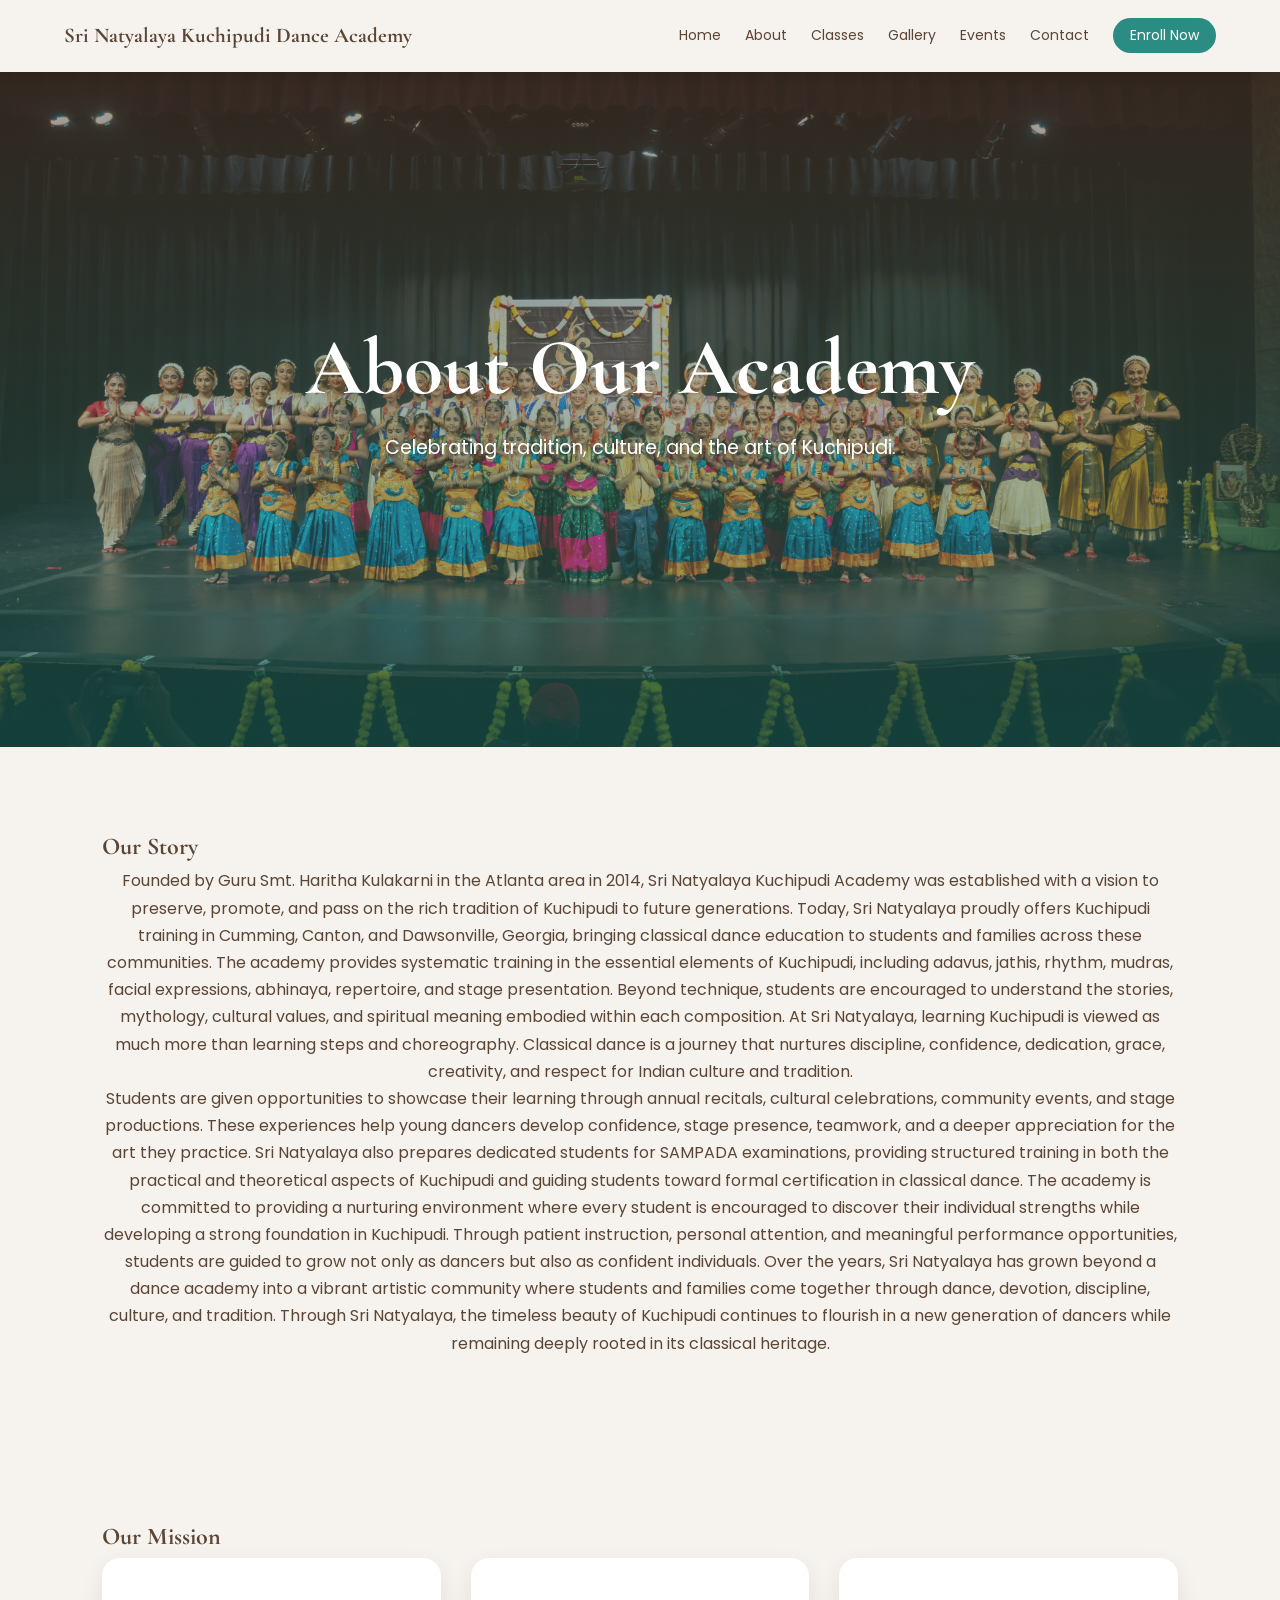
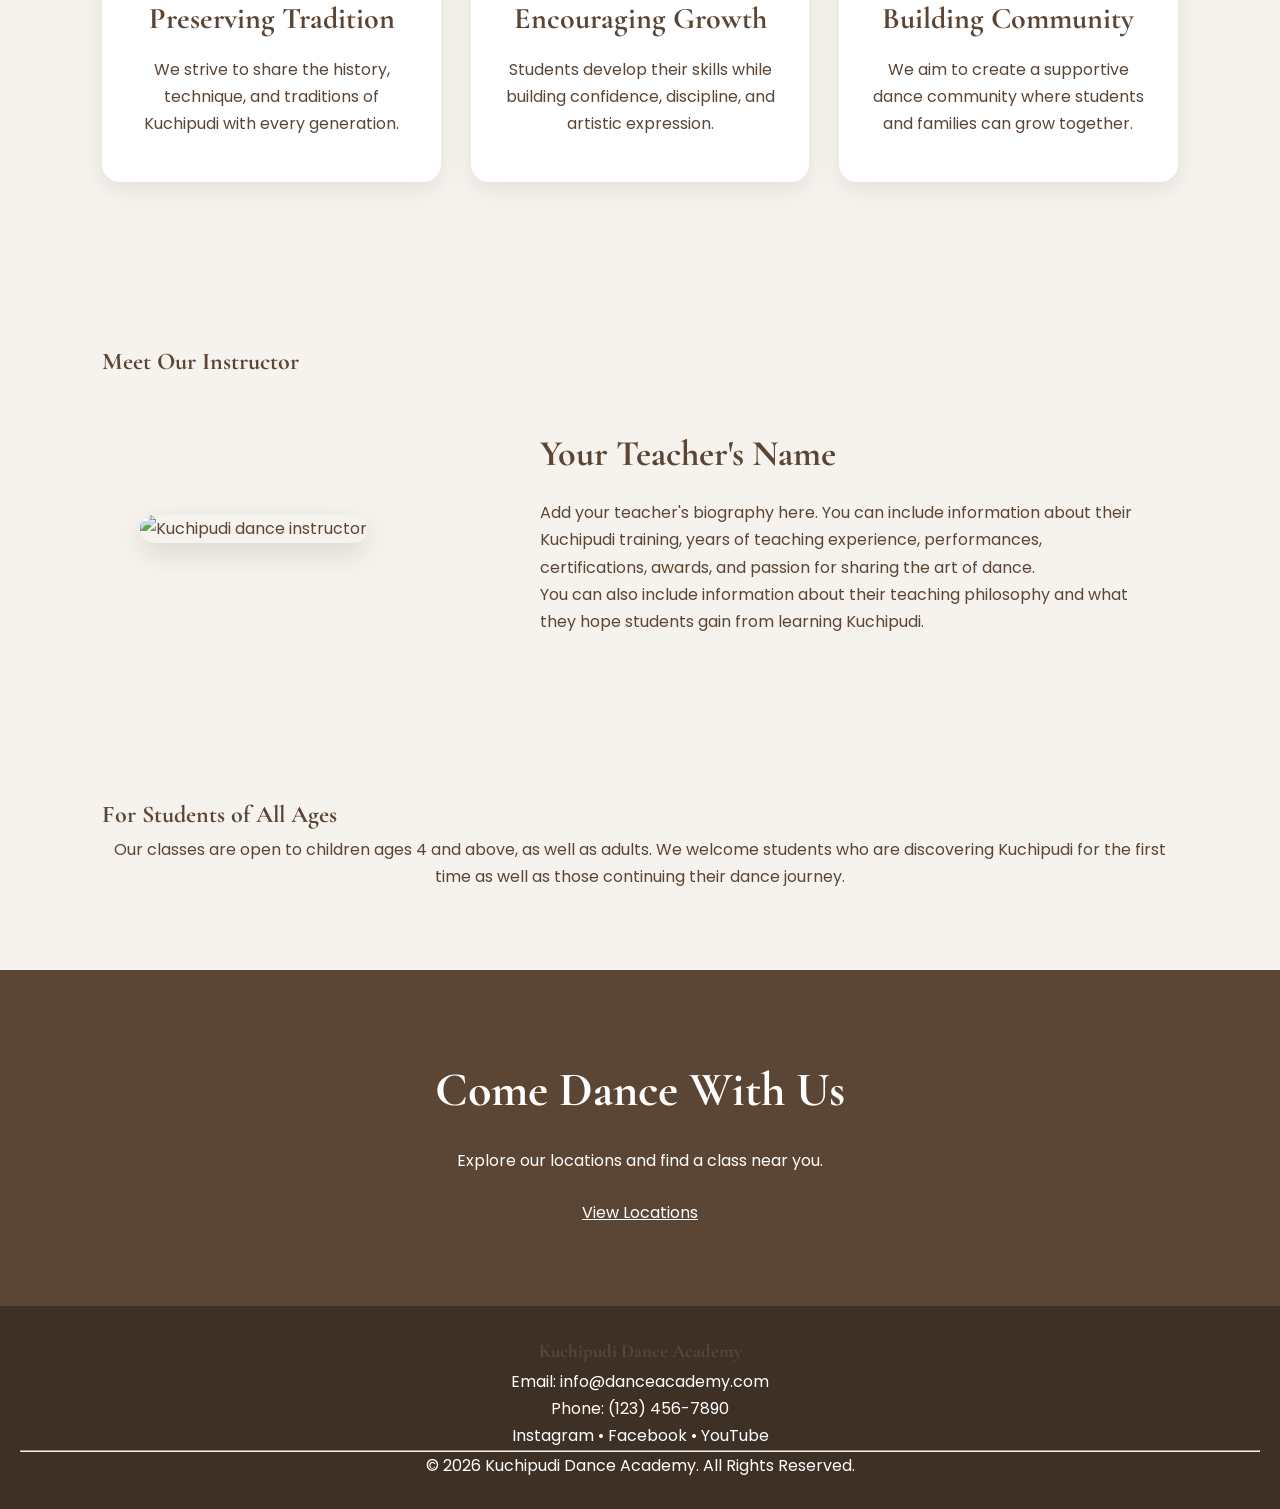
==== commit 1fde1318: "Enhance about section with detailed academy description Expanded the academy's story and training ph" ====
--- a/about.html
+++ b/about.html
@@ -64,17 +64,35 @@
 
         <p class="center-text">
 
-            Our academy is dedicated to teaching the classical Indian
-            dance form of Kuchipudi while creating a welcoming environment
-            for students of all ages.
+            Founded by Guru Smt. Haritha Kulakarni in the Atlanta area in 2014, Sri Natyalaya Kuchipudi Academy was established with a vision to preserve, promote, and pass on the rich tradition of Kuchipudi to
+future generations.
+
+Today, Sri Natyalaya proudly offers Kuchipudi training in Cumming, Canton, and Dawsonville, Georgia, bringing classical dance education to students and families across these communities.
+
+The academy provides systematic training in the essential elements of Kuchipudi, including adavus, jathis, rhythm, mudras, facial expressions, abhinaya, repertoire, and stage presentation.
+Beyond technique, students are encouraged to understand the stories, mythology, cultural values, and spiritual meaning embodied within each composition.
+
+At Sri Natyalaya, learning Kuchipudi is viewed as much more than learning steps and choreography. Classical dance is a journey that nurtures discipline, confidence, dedication, grace, creativity, and 
+respect for Indian culture and tradition.
+
 
         </p>
 
         <p class="center-text">
 
-            Through dance, students have the opportunity to develop
-            discipline, confidence, creativity, and an appreciation
-            for the rich cultural traditions behind Kuchipudi.
+            Students are given opportunities to showcase their learning through annual recitals, cultural celebrations, community events, and stage productions. These experiences help young dancers develop confidence,
+stage presence, teamwork, and a deeper appreciation for the art they practice.
+
+Sri Natyalaya also prepares dedicated students for SAMPADA examinations, providing structured training in both the practical and theoretical aspects of Kuchipudi and guiding students toward formal 
+certification in classical dance.
+
+The academy is committed to providing a nurturing environment where every student is encouraged to discover their individual strengths while developing a strong foundation in Kuchipudi. 
+Through patient instruction, personal attention, and meaningful performance opportunities, students are guided to grow not only as dancers but also as confident individuals.
+
+Over the years, Sri Natyalaya has grown beyond a dance academy into a vibrant artistic community where students and families come together through dance, devotion, discipline, culture, and tradition.
+
+Through Sri Natyalaya, the timeless beauty of Kuchipudi continues to flourish in a new generation of dancers while remaining deeply rooted in its classical heritage.
+
 
         </p>
 
--- a/style.css
+++ b/style.css
@@ -50,10 +50,12 @@
 nav {
     max-width: 1400px;
     margin: auto;
-    padding: 16px 4%;
+    padding: 18px 5%;
+
     display: flex;
     justify-content: space-between;
     align-items: center;
+
     gap: 25px;
 }
 
@@ -61,17 +63,22 @@
     font-family: "Cormorant Garamond", serif;
     font-size: 21px;
     font-weight: 700;
+
     color: #5B4636;
     text-decoration: none;
+
     white-space: nowrap;
     flex-shrink: 0;
 }
 
 nav ul {
     list-style: none;
+
     display: flex;
-    gap: 22px;
     align-items: center;
+
+    gap: 24px;
+
     margin: 0;
     padding: 0;
 }
@@ -83,9 +90,13 @@
 
 nav ul li a {
     text-decoration: none;
+
     color: #5B4636;
+
     font-size: 14px;
+
     white-space: nowrap;
+
     transition: 0.3s ease;
 }
 
@@ -100,13 +111,20 @@
 
 .nav-enroll {
     display: inline-block;
+
     background-color: #2A8C82;
     color: white !important;
-    padding: 8px 16px;
+
+    padding: 9px 17px;
+
     border-radius: 25px;
-    line-height: 1.3;
+
+    line-height: 1.2;
+
     font-size: 14px;
+
     text-decoration: none;
+
     transition: 0.3s ease;
 }
 
@@ -134,7 +152,7 @@
             rgba(91, 70, 54, 0.55),
             rgba(42, 140, 130, 0.45)
         ),
-        url("images/hero.jpg");
+        url("DSC08092.jpg");
 
     background-size: cover;
     background-position: center;
@@ -149,15 +167,21 @@
 
 .hero h1 {
     font-size: clamp(48px, 7vw, 80px);
+
     color: white;
+
     line-height: 1.1;
+
     margin-bottom: 20px;
 }
 
 .hero p {
     font-size: 19px;
+
     max-width: 700px;
+
     margin: 0 auto 30px;
+
     color: white;
 }
 
@@ -168,7 +192,9 @@
 
 .btn {
     display: inline-block;
+
     padding: 12px 26px;
+
     border-radius: 30px;
 
     text-decoration: none;
@@ -183,17 +209,21 @@
 
 .btn:hover {
     background-color: #5B4636;
+
     transform: translateY(-2px);
 }
 
 .btn-outline {
     background-color: transparent;
+
     border: 2px solid #2A8C82;
+
     color: #2A8C82;
 }
 
 .btn-outline:hover {
     background-color: #2A8C82;
+
     color: white;
 }
 
@@ -204,20 +234,25 @@
 
 .section-heading {
     width: 100%;
-    text-align: center;
+
+    text-align: center;
+
     margin-bottom: 45px;
 }
 
 .section-heading h2 {
     font-size: 48px;
+
     margin-bottom: 12px;
-    text-align: center;
-}
-
-.section-heading p,
-.section-subtitle {
+
+    text-align: center;
+}
+
+.section-heading p {
     max-width: 750px;
+
     margin: 0 auto;
+
     text-align: center;
 }
 
@@ -232,6 +267,7 @@
 
 .center-button {
     text-align: center;
+
     margin-top: 30px;
 }
 
@@ -242,8 +278,12 @@
 
 .cards {
     display: grid;
-    grid-template-columns: repeat(auto-fit, minmax(250px, 1fr));
+
+    grid-template-columns:
+        repeat(auto-fit, minmax(250px, 1fr));
+
     gap: 30px;
+
     align-items: stretch;
 }
 
@@ -254,9 +294,11 @@
 
     border-radius: 18px;
 
-    box-shadow: 0 8px 25px rgba(0, 0, 0, 0.08);
+    box-shadow:
+        0 8px 25px rgba(0, 0, 0, 0.08);
 
     display: flex;
+
     flex-direction: column;
 
     height: 100%;
@@ -266,21 +308,27 @@
 
 .card h3 {
     font-size: 30px;
+
     margin-bottom: 12px;
+
+    text-align: center;
 }
 
 .card p {
     margin-bottom: 10px;
+
     text-align: center;
 }
 
 .card a {
     margin-top: auto;
+
     padding-top: 20px;
 
     color: #2A8C82;
 
     text-decoration: none;
+
     font-weight: 600;
 
     text-align: center;
@@ -297,15 +345,12 @@
 
 .locations-cards {
     max-width: 1100px;
+
     margin: 0 auto;
 }
 
 .location-card {
     text-align: center;
-}
-
-.location-card h3 {
-    color: #5B4636;
 }
 
 
@@ -315,12 +360,15 @@
 
 .info-section {
     background-color: #E7F2F0;
-    text-align: center;
-}
-
-.info-section > p {
+
+    text-align: center;
+}
+
+.info-section p {
     max-width: 750px;
+
     margin: 0 auto 25px;
+
     text-align: center;
 }
 
@@ -329,39 +377,66 @@
    GALLERY
 ========================= */
 
+/* ================= GALLERY LAYOUT ================= */
+
 .gallery-grid {
-    display: grid;
-    grid-template-columns: repeat(auto-fit, minmax(220px, 1fr));
-
+    display: flex !important;
+    flex-direction: row !important;
+    flex-wrap: wrap;
+    justify-content: center;
+    align-items: center;
     gap: 20px;
-
-    max-width: 1100px;
-    margin: 0 auto;
+    width: 100%;
+    max-width: 1400px;
+    margin: 35px auto;
 }
 
 .gallery-item {
+    flex: 0 1 240px;
+    width: 240px;
+    height: 190px;
+    margin: 0;
+    padding: 0;
     overflow: hidden;
-
-    border-radius: 15px;
-
-    aspect-ratio: 4 / 3;
+    border-radius: 14px;
+    background-color: #E7F2F0;
 }
 
 .gallery-item img {
+    display: block;
     width: 100%;
     height: 100%;
-
-    object-fit: cover;
-
-    display: block;
-
-    transition: transform 0.4s ease;
-}
-
-.gallery-item:hover img {
-    transform: scale(1.05);
-}
-
+    object-fit: contain;
+    object-position: center;
+    border-radius: 14px;
+}
+
+/* Photo placeholders */
+.photo-placeholder {
+    display: flex;
+    align-items: center;
+    justify-content: center;
+    border: 2px dashed #7AC7BE;
+    background: linear-gradient(135deg, #E7F2F0, #F6F2ED);
+}
+
+.placeholder-content {
+    padding: 12px;
+    text-align: center;
+}
+
+/* Smaller screens */
+@media (max-width: 700px) {
+    .gallery-item {
+        flex-basis: 170px;
+        width: 170px;
+        height: 140px;
+    }
+
+    .gallery-grid {
+        gap: 14px;
+    }
+}
 
 /* =========================
    INSTRUCTOR
@@ -374,7 +449,8 @@
 
     display: grid;
 
-    grid-template-columns: minmax(250px, 350px) 1fr;
+    grid-template-columns:
+        minmax(250px, 350px) 1fr;
 
     gap: 50px;
 
@@ -390,7 +466,8 @@
 
     border-radius: 20px;
 
-    box-shadow: 0 10px 30px rgba(0, 0, 0, 0.12);
+    box-shadow:
+        0 10px 30px rgba(0, 0, 0, 0.12);
 }
 
 .instructor-info {
@@ -399,10 +476,7 @@
 
 .instructor-info h3 {
     font-size: 36px;
-    margin-bottom: 15px;
-}
-
-.instructor-info p {
+
     margin-bottom: 15px;
 }
 
@@ -424,11 +498,13 @@
 
     text-align: center;
 
-    box-shadow: 0 8px 25px rgba(0, 0, 0, 0.08);
+    box-shadow:
+        0 8px 25px rgba(0, 0, 0, 0.08);
 }
 
 .no-events h3 {
     font-size: 32px;
+
     margin-bottom: 12px;
 
     text-align: center;
@@ -444,6 +520,7 @@
 
 .recital-cards {
     max-width: 900px;
+
     margin: 0 auto;
 }
 
@@ -483,7 +560,8 @@
 
     border-radius: 20px;
 
-    box-shadow: 0 8px 25px rgba(0, 0, 0, 0.08);
+    box-shadow:
+        0 8px 25px rgba(0, 0, 0, 0.08);
 }
 
 .form-group {
@@ -566,6 +644,8 @@
 
 footer p {
     margin: 0;
+
+    text-align: center;
 }
 
 
@@ -575,6 +655,7 @@
 
 .hidden {
     opacity: 0;
+
     transform: translateY(20px);
 }
 
@@ -617,11 +698,13 @@
 
     nav {
         flex-direction: column;
+
         gap: 12px;
     }
 
     nav ul {
         flex-wrap: wrap;
+
         justify-content: center;
     }
 
@@ -687,6 +770,61 @@
 
     .nav-enroll {
         padding: 7px 13px;
+
         font-size: 12px;
     }
 }
+
+
+/* ================= HOMEPAGE GALLERY ================= */
+
+.gallery-preview .gallery-grid {
+    display: flex !important;
+    flex-direction: row;
+    flex-wrap: wrap;
+    justify-content: center;
+    align-items: center;
+    gap: 20px;
+    max-width: 1100px;
+    margin: 35px auto;
+}
+
+.gallery-preview .gallery-box {
+    flex: 0 1 240px;
+    width: 240px;
+    height: 190px;
+    overflow: hidden;
+    border-radius: 14px;
+    background-color: #E7F2F0;
+    margin: 0;
+    padding: 0;
+}
+
+.gallery-preview .gallery-box img {
+    display: block;
+    width: 100%;
+    height: 100%;
+    object-fit: cover;
+    object-position: center;
+    border-radius: 14px;
+    transition: transform 0.3s ease;
+}
+
+/* Subtle hover effect */
+.gallery-preview .gallery-box:hover img {
+    transform: scale(1.04);
+}
+
+/* Smaller screens */
+@media (max-width: 600px) {
+    .gallery-preview .gallery-box {
+        flex-basis: 200px;
+        width: 200px;
+        height: 160px;
+    }
+
+    .gallery-preview .gallery-grid {
+        gap: 14px;
+    }
+}
+
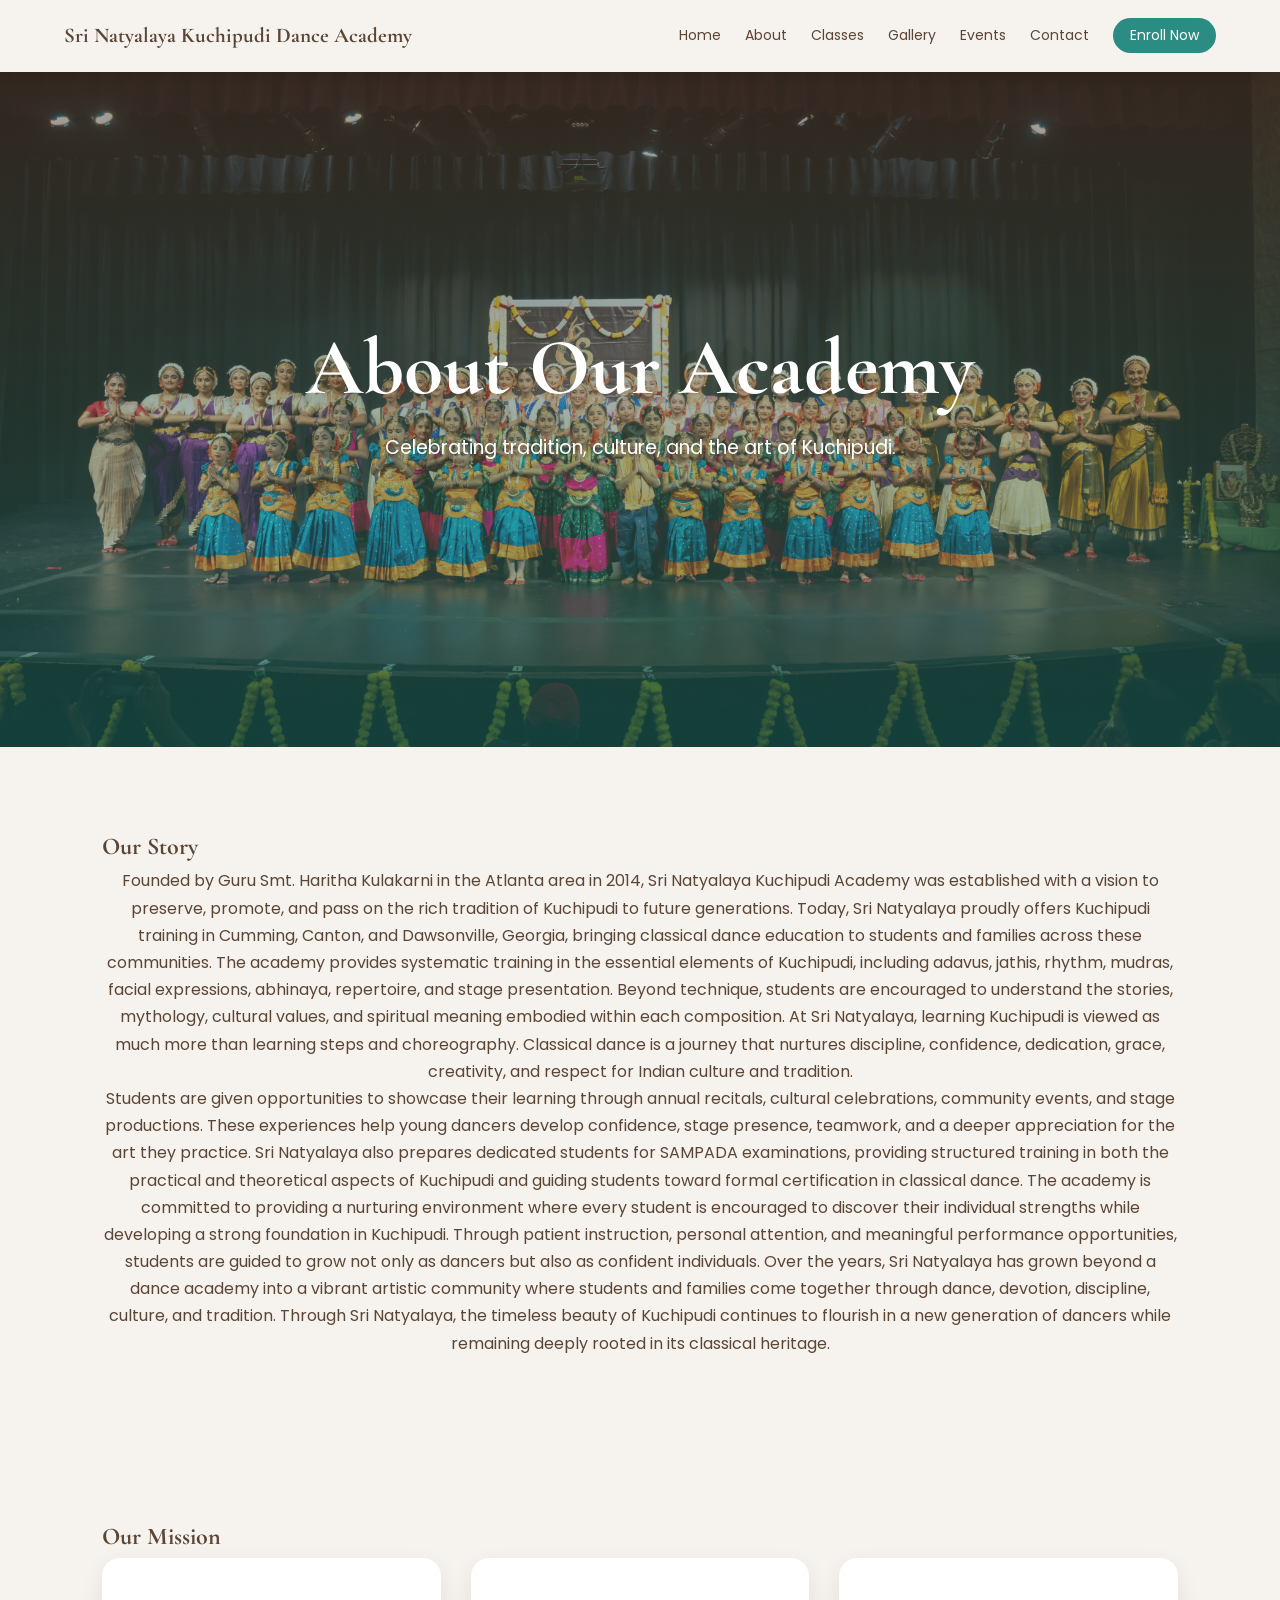
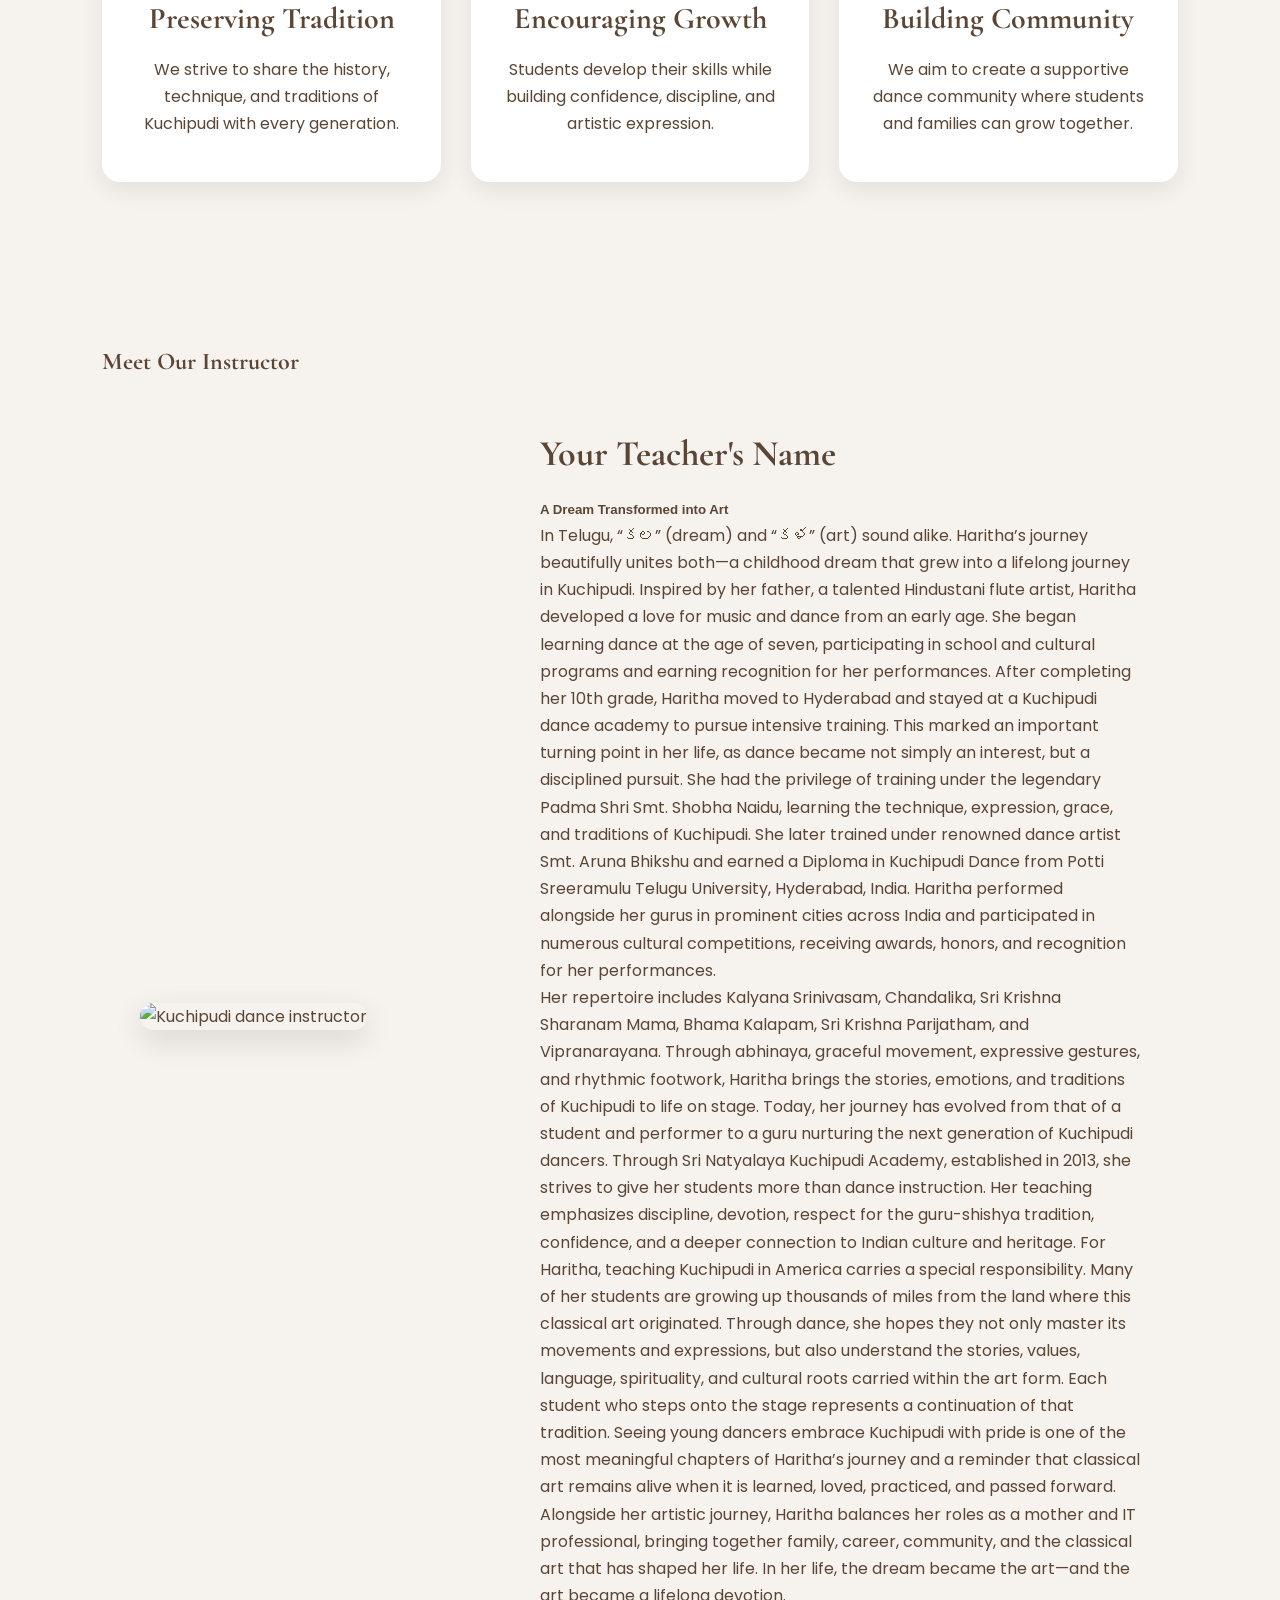
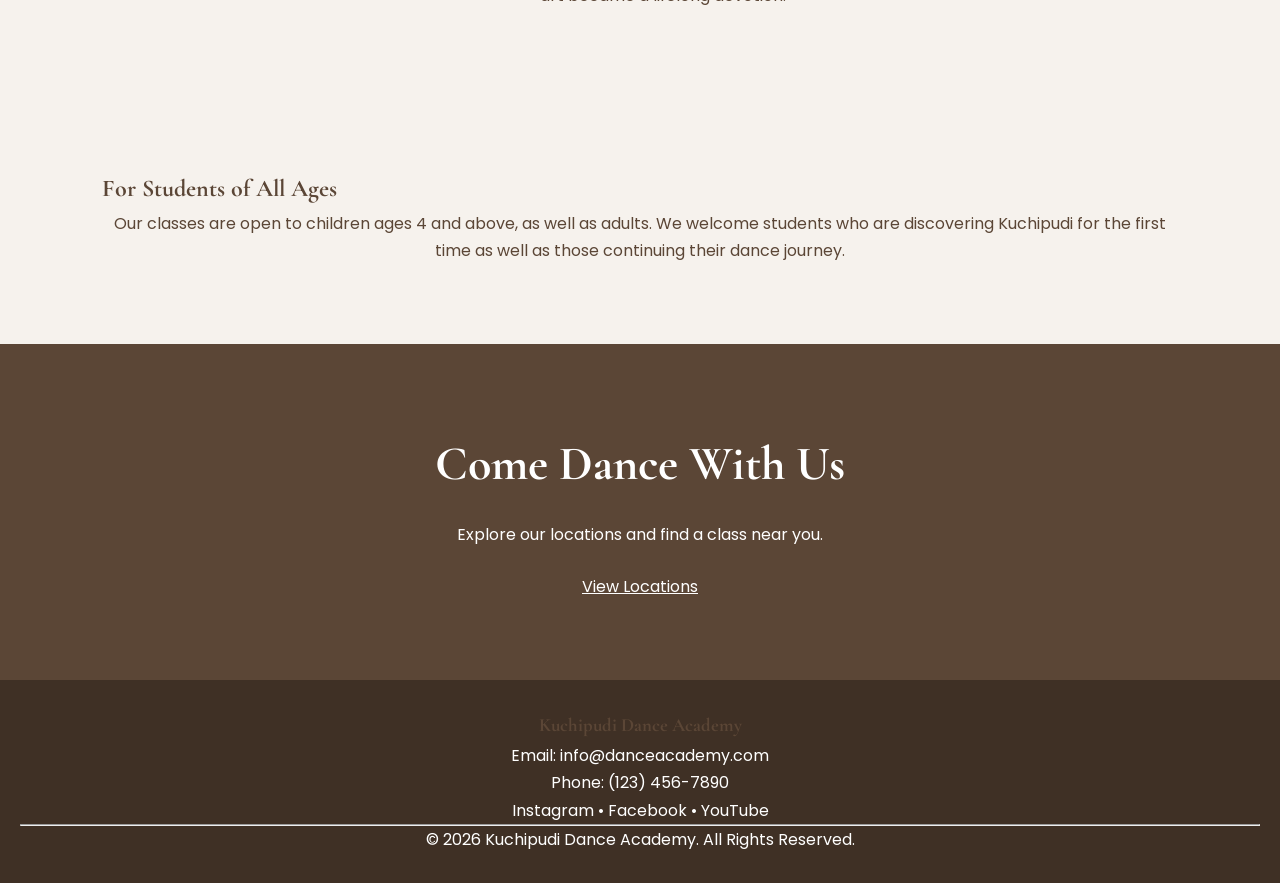
==== commit 007cb62e: "Revise teacher biography and teaching philosophy Updated teacher's biography with detailed backgroun" ====
--- a/about.html
+++ b/about.html
@@ -168,18 +168,36 @@
             <div class="instructor-info">
 
                 <h3>Your Teacher's Name</h3>
-
-                <p>
-                    Add your teacher's biography here. You can include
-                    information about their Kuchipudi training, years
-                    of teaching experience, performances, certifications,
-                    awards, and passion for sharing the art of dance.
-                </p>
-
-                <p>
-                    You can also include information about their teaching
-                    philosophy and what they hope students gain from
-                    learning Kuchipudi.
+                <h5>A Dream Transformed into Art</h5>
+
+                <p>
+                    In Telugu, “కల” (dream) and “కళ” (art) sound alike. Haritha’s journey beautifully unites both—a childhood dream that grew into a lifelong journey in Kuchipudi.
+
+Inspired by her father, a talented Hindustani flute artist, Haritha developed a love for music and dance from an early age. She began learning dance at the age of seven, participating in school and cultural programs and earning recognition for her performances.
+
+After completing her 10th grade, Haritha moved to Hyderabad and stayed at a Kuchipudi dance academy to pursue intensive training. This marked an important turning point in her life, as dance became not simply an interest, but a disciplined pursuit.
+
+She had the privilege of training under the legendary Padma Shri Smt. Shobha Naidu, learning the technique, expression, grace, and traditions of Kuchipudi. She later trained under renowned dance artist Smt. Aruna Bhikshu and earned a Diploma in Kuchipudi Dance from Potti Sreeramulu Telugu University, Hyderabad, India.
+
+Haritha performed alongside her gurus in prominent cities across India and participated in numerous cultural competitions, receiving awards, honors, and recognition for her performances.
+
+
+                </p>
+
+                <p>
+                    Her repertoire includes Kalyana Srinivasam, Chandalika, Sri Krishna Sharanam Mama, Bhama Kalapam, Sri Krishna Parijatham, and Vipranarayana. Through abhinaya, graceful movement, expressive gestures, and rhythmic footwork, Haritha brings the stories, emotions, and traditions of Kuchipudi to life on stage.
+
+Today, her journey has evolved from that of a student and performer to a guru nurturing the next generation of Kuchipudi dancers. Through Sri Natyalaya Kuchipudi Academy, established in 2013, she strives to give her students more than dance instruction. Her teaching emphasizes discipline, devotion, respect for the guru-shishya tradition, confidence, and a deeper connection to Indian culture and heritage.
+
+For Haritha, teaching Kuchipudi in America carries a special responsibility. Many of her students are growing up thousands of miles from the land where this classical art originated. Through dance, she hopes they not only master its movements and expressions, but also understand the stories, values, language, spirituality, and cultural roots carried within the art form.
+
+Each student who steps onto the stage represents a continuation of that tradition. Seeing young dancers embrace Kuchipudi with pride is one of the most meaningful chapters of Haritha’s journey and a reminder that classical art remains alive when it is learned, loved, practiced, and passed forward.
+
+Alongside her artistic journey, Haritha balances her roles as a mother and IT professional, bringing together family, career, community, and the classical art that has shaped her life.
+
+In her life, the dream became the art—and the art became a lifelong devotion.
+
+
                 </p>
 
             </div>
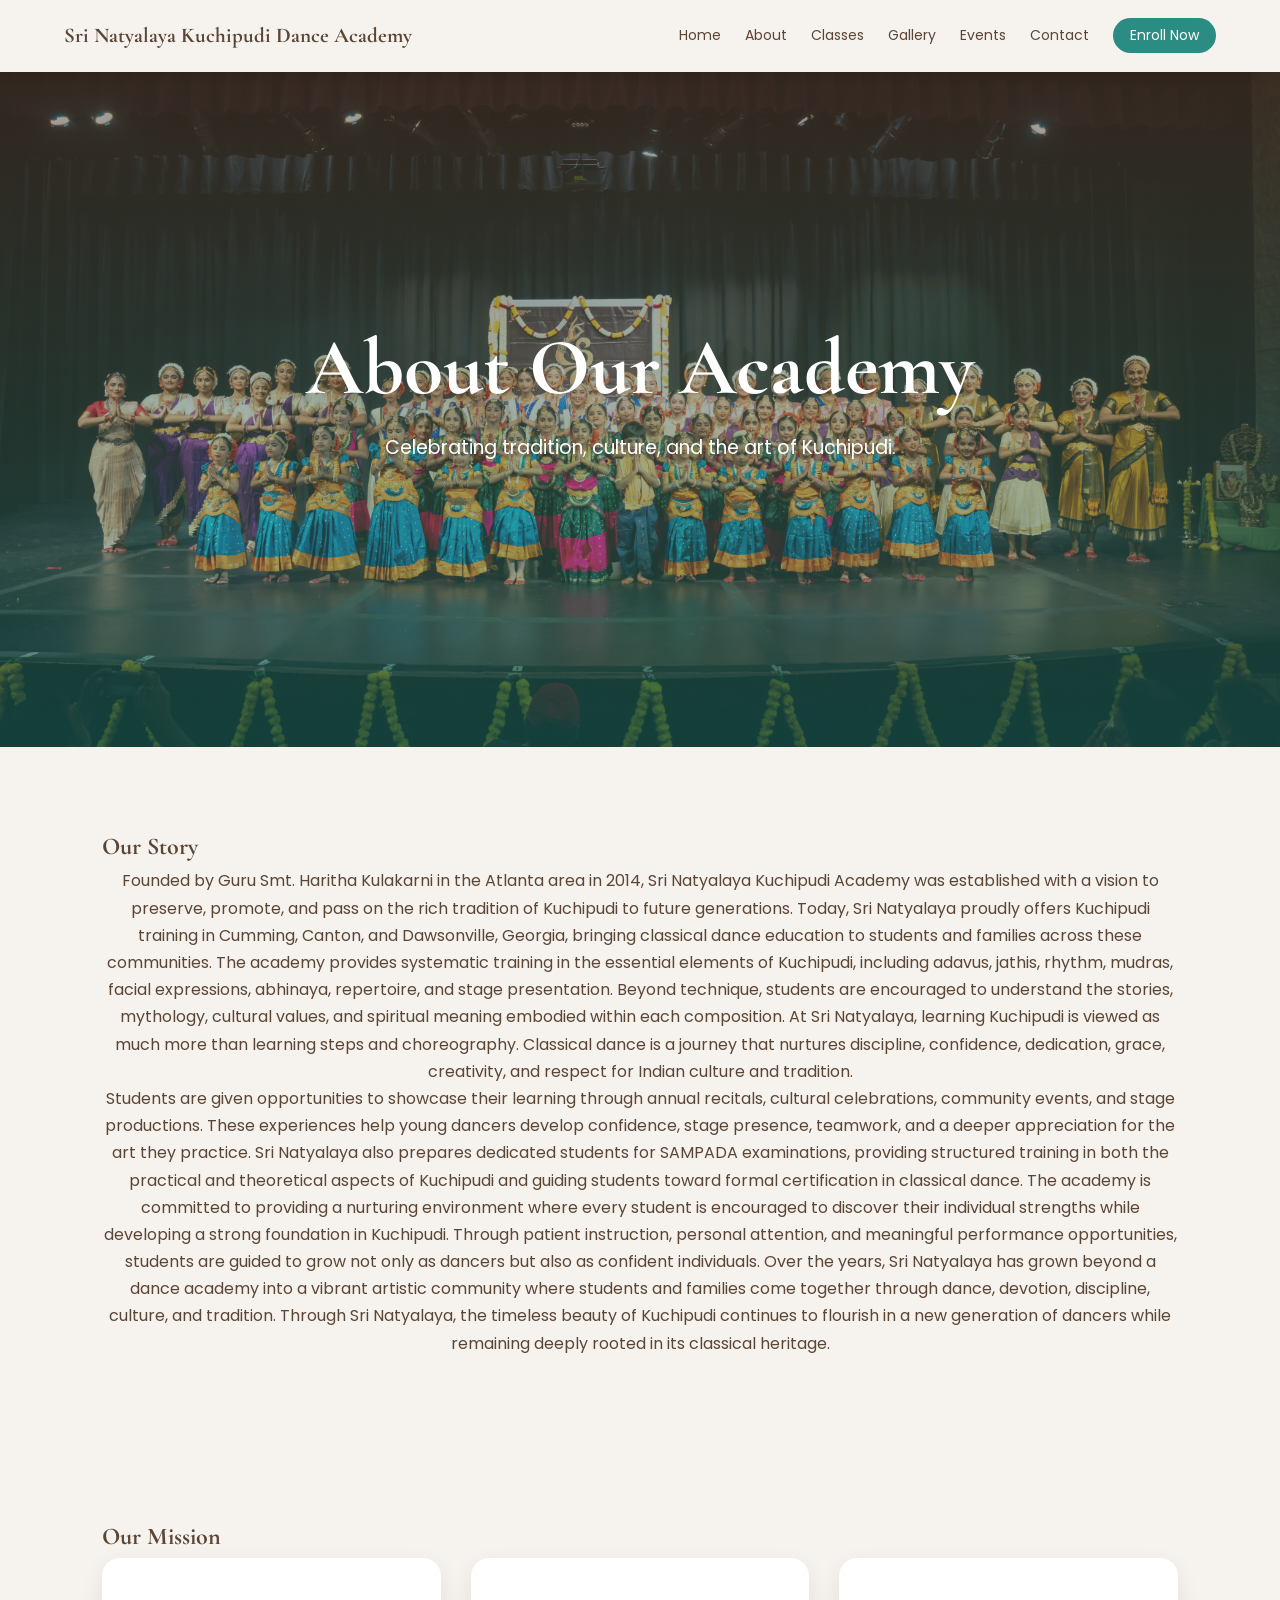
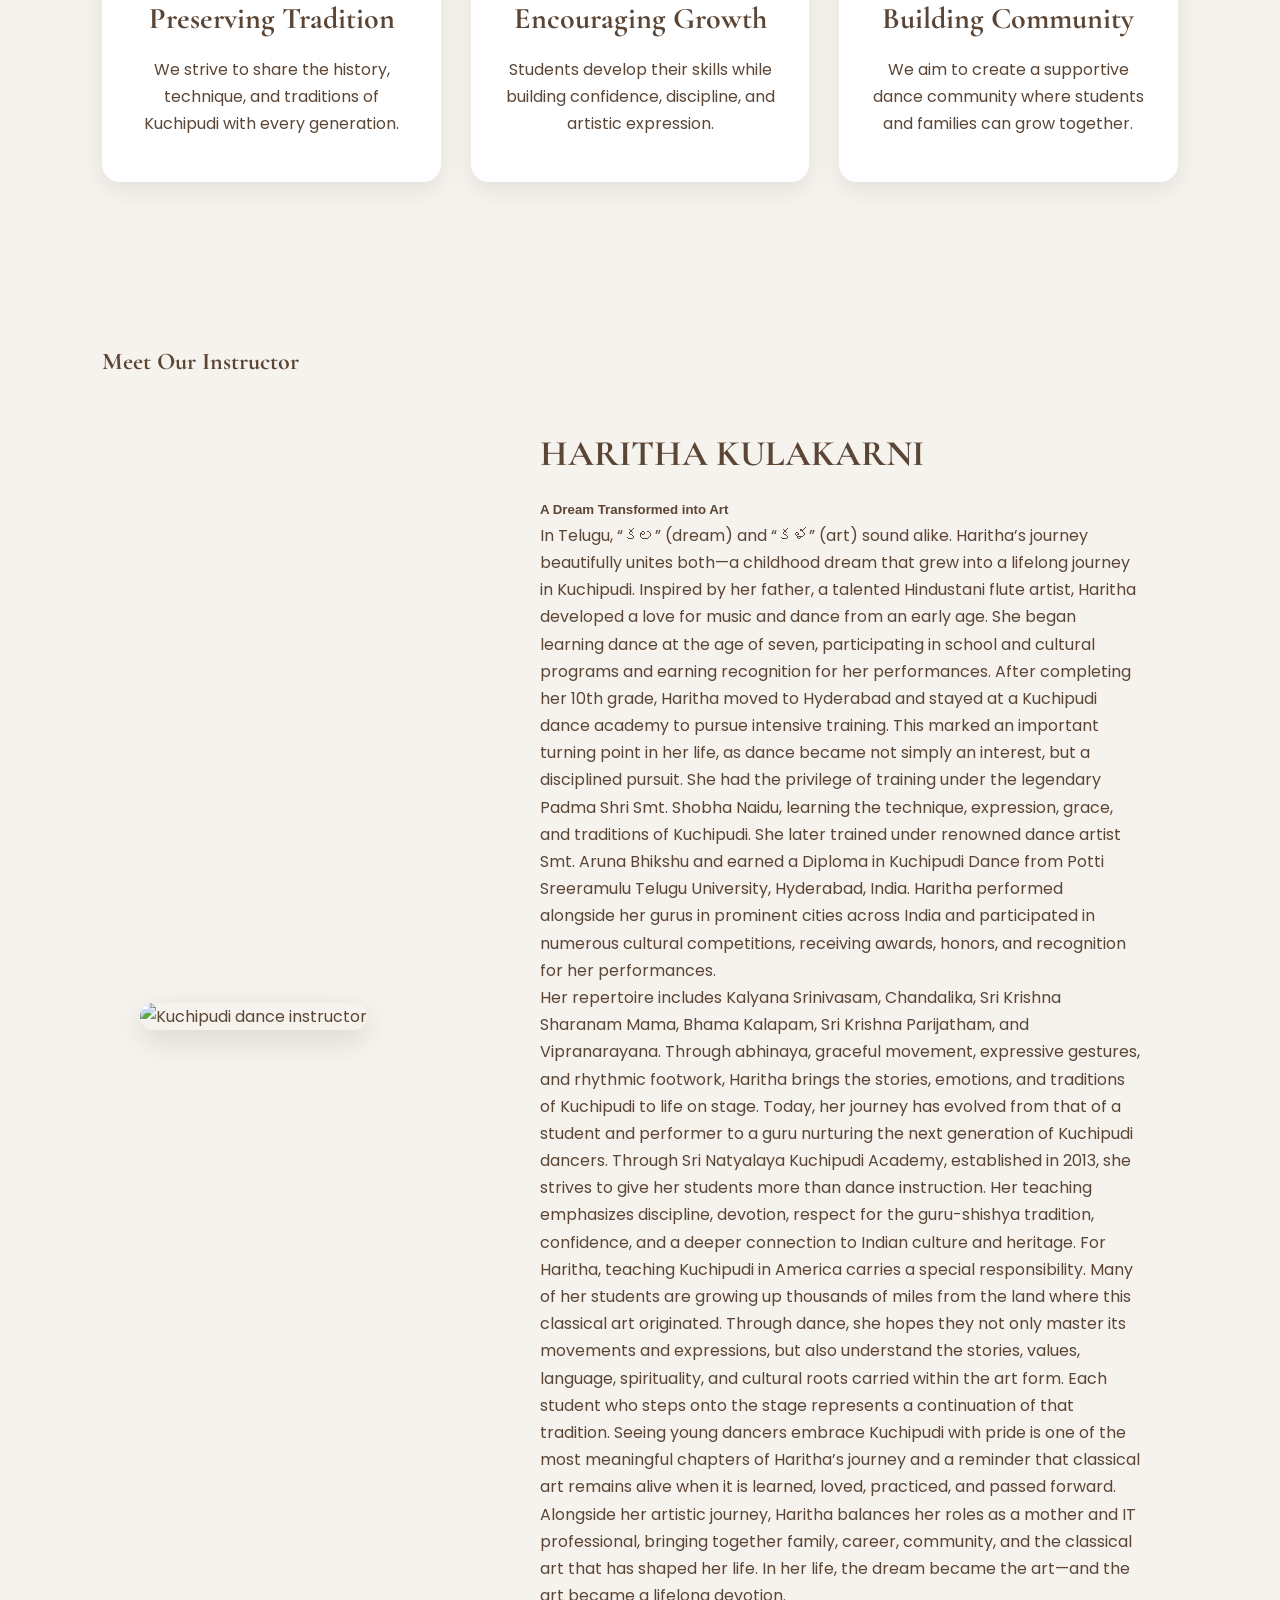
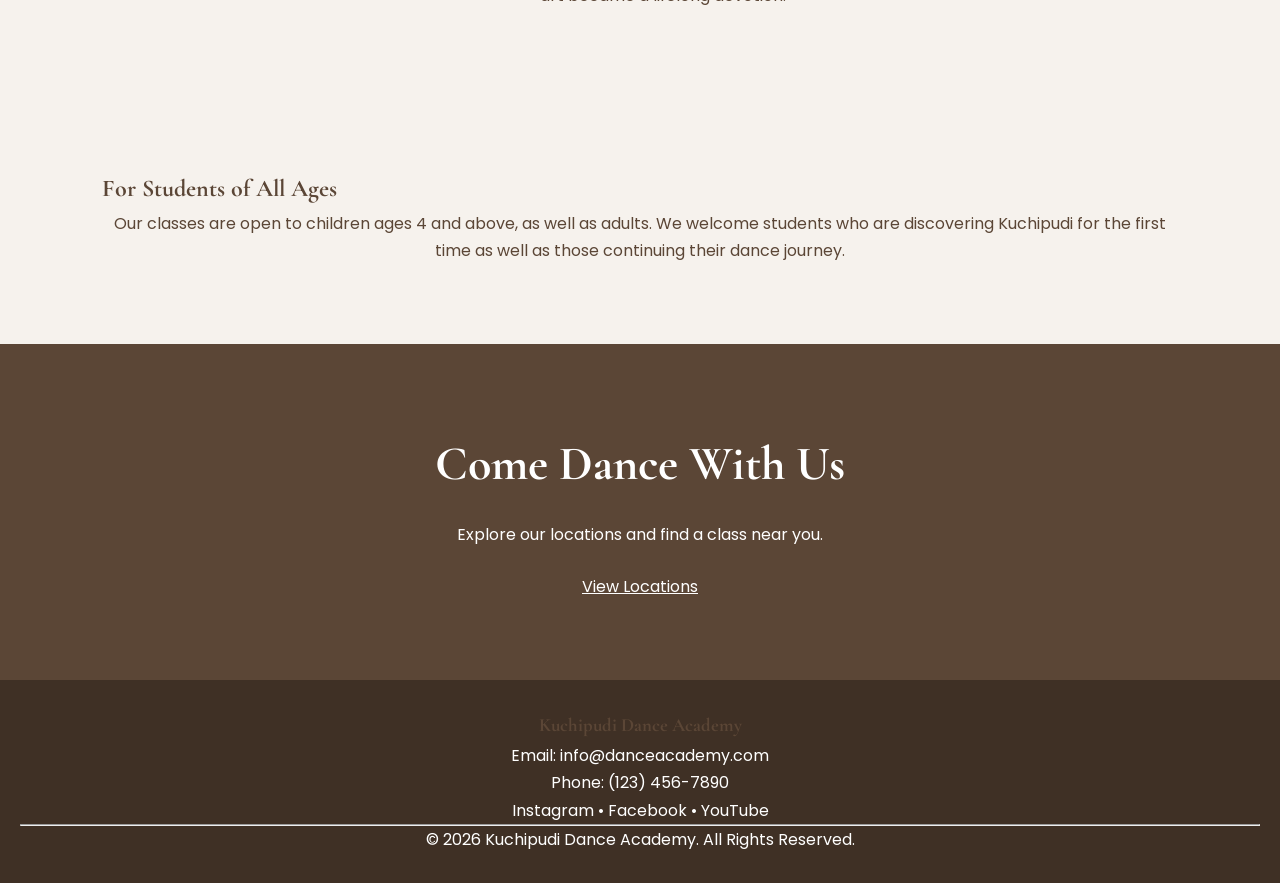
==== commit 3e87633c: "Update teacher's name to Haritha Kulakarni" ====
--- a/about.html
+++ b/about.html
@@ -167,7 +167,7 @@
 
             <div class="instructor-info">
 
-                <h3>Your Teacher's Name</h3>
+                <h3>HARITHA KULAKARNI</h3>
                 <h5>A Dream Transformed into Art</h5>
 
                 <p>
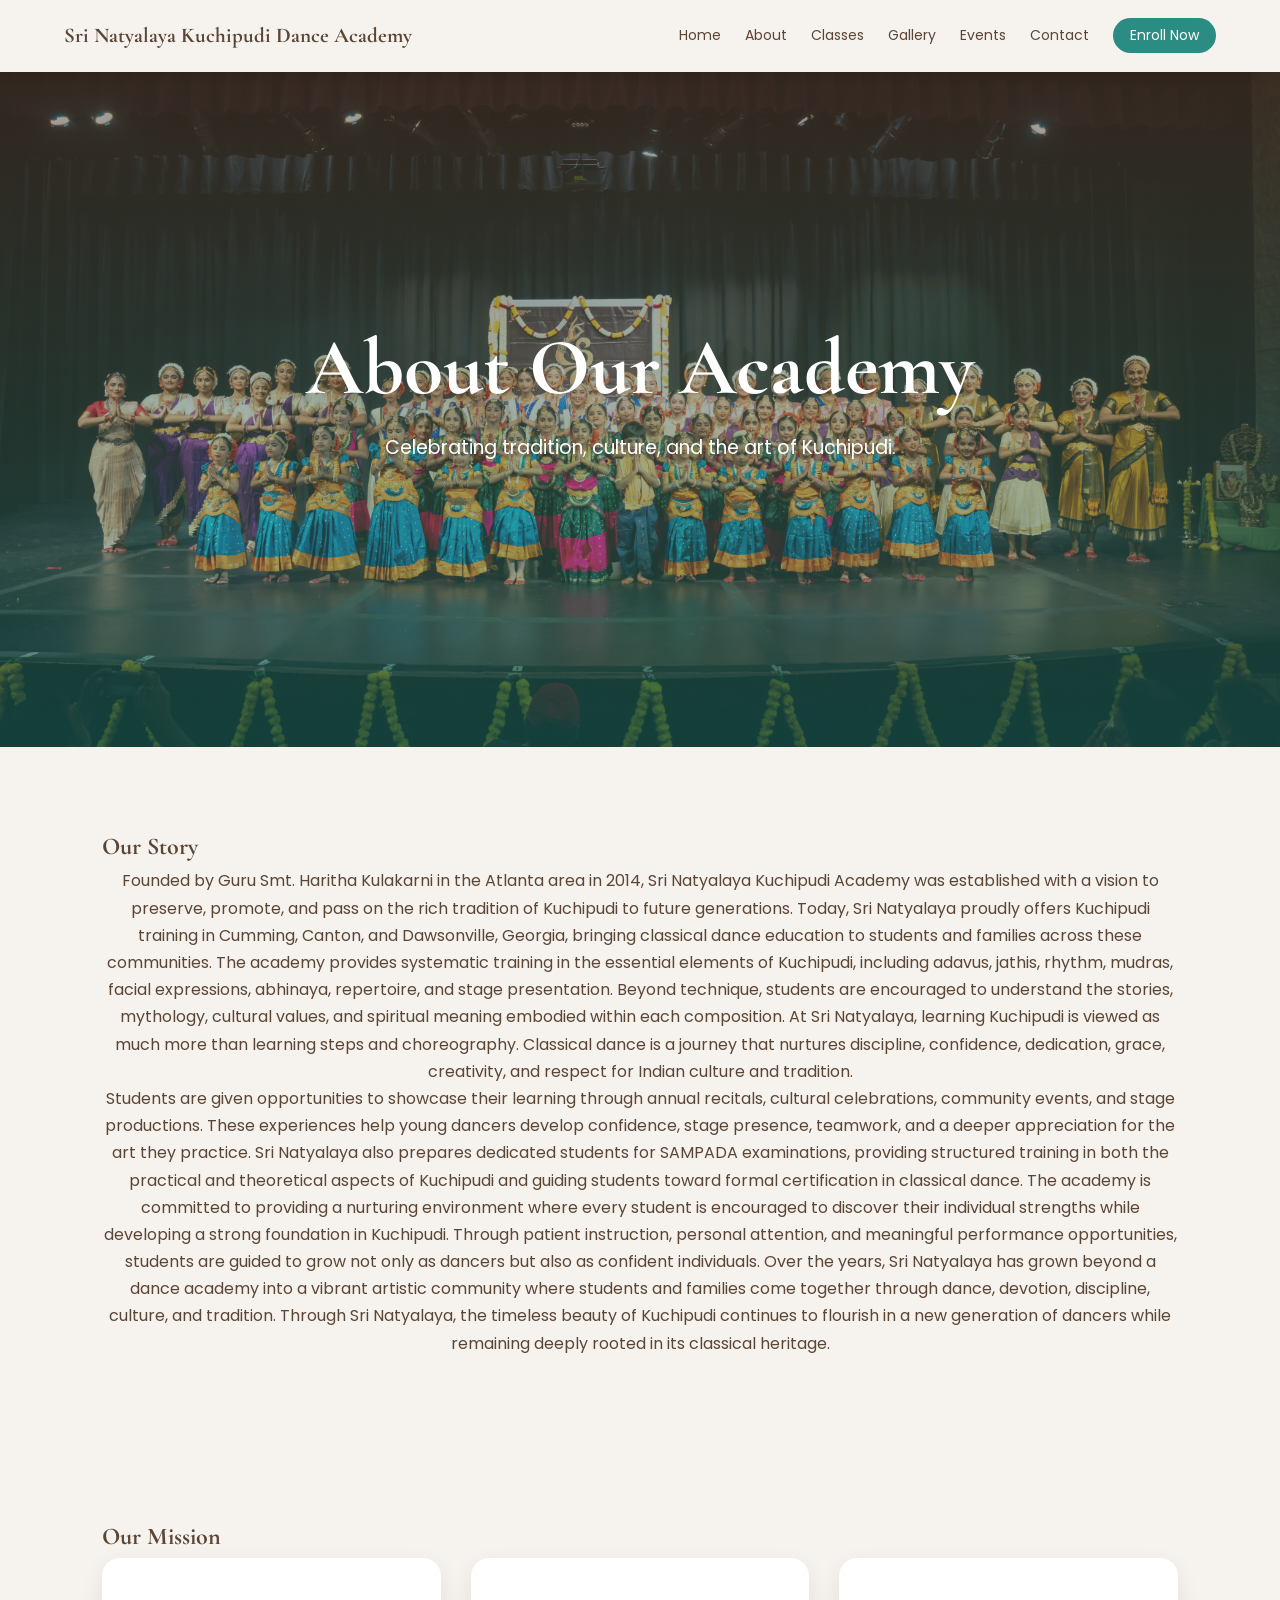
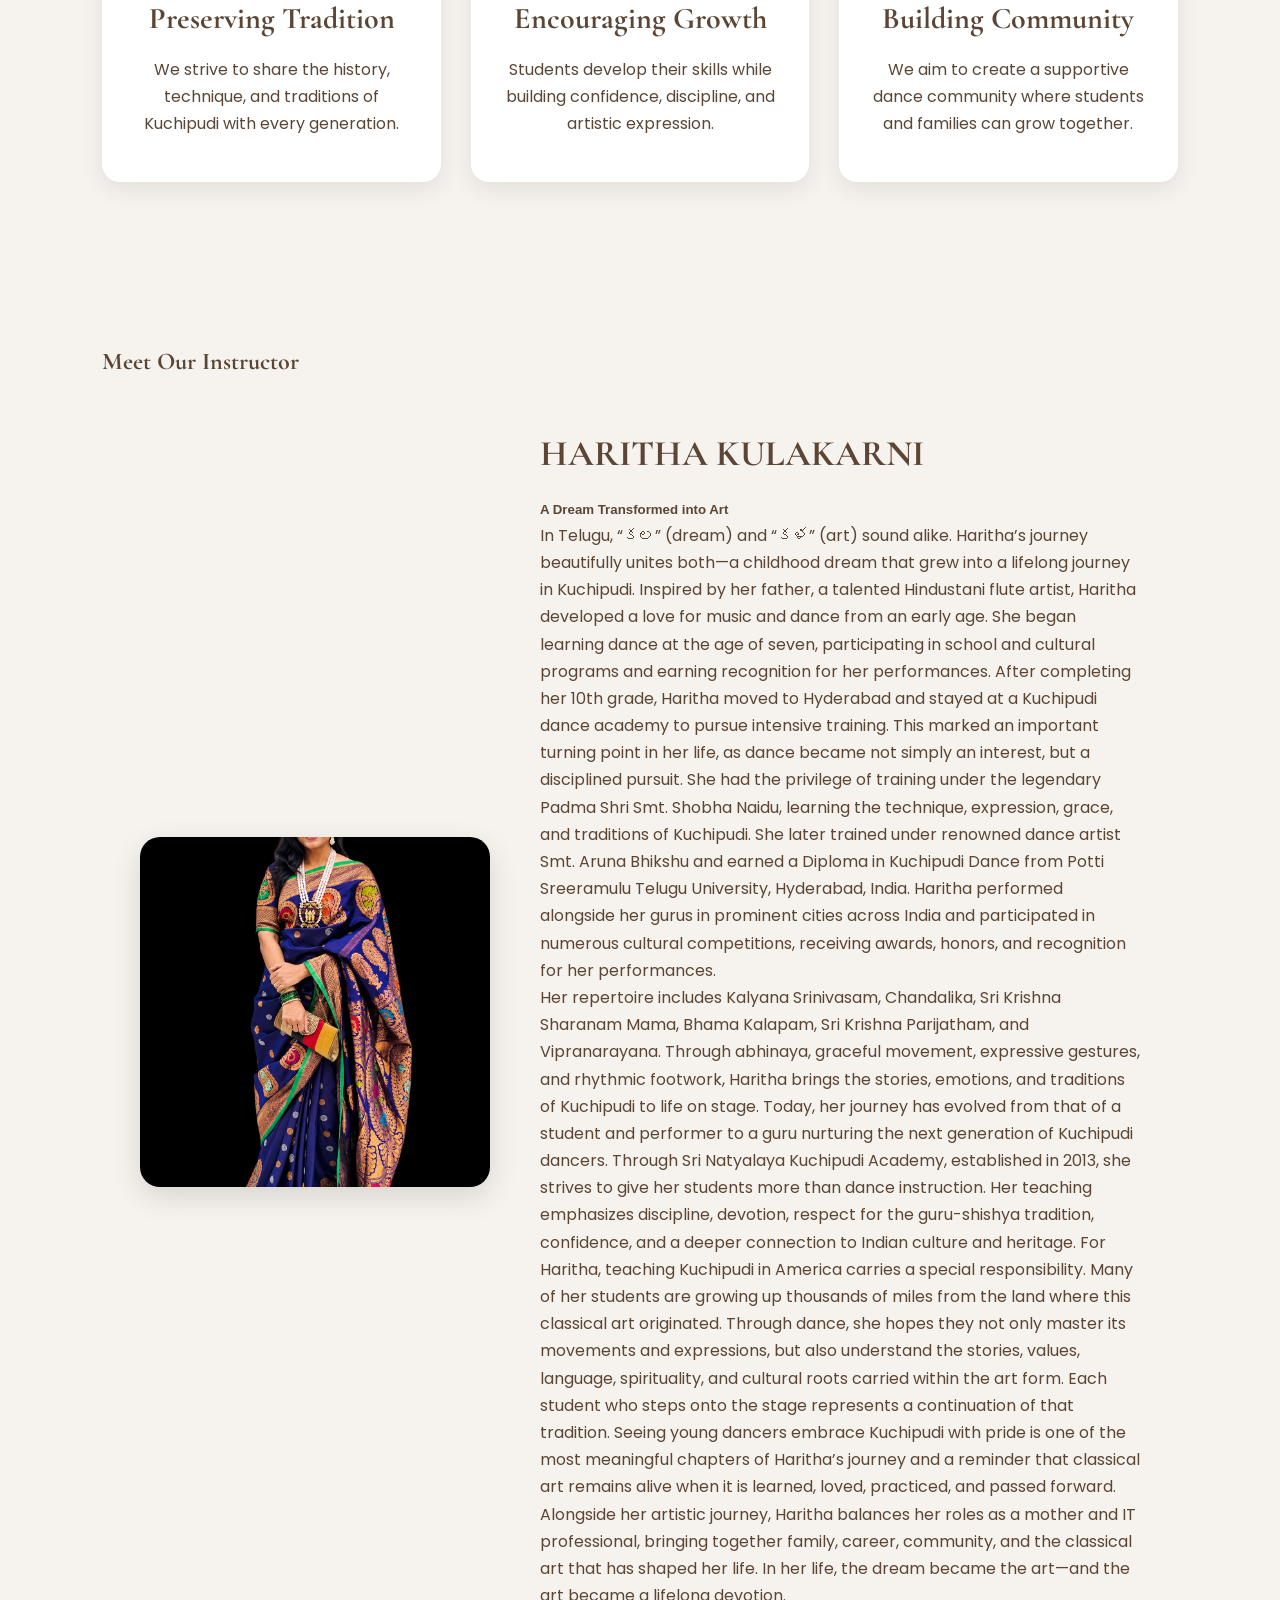
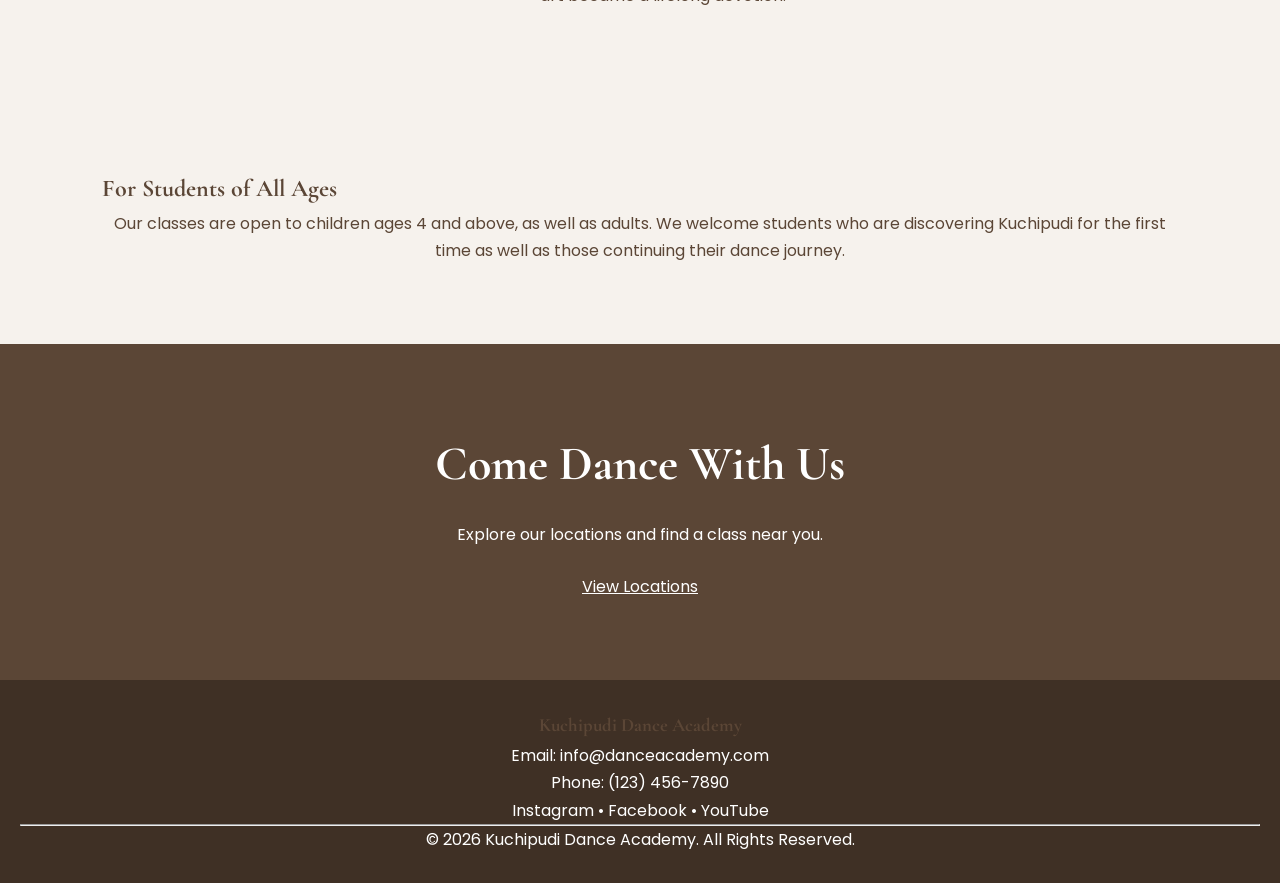
==== commit d13e7b9c: "Update instructor image source in about.html" ====
--- a/about.html
+++ b/about.html
@@ -158,7 +158,7 @@
             <div class="instructor-image">
 
                 <img
-                    src="images/instructor.jpg"
+                    src="WhatsApp Image 2026-10-12 at 14.43.01.jpeg"
                     alt="Kuchipudi dance instructor"
                 >
 
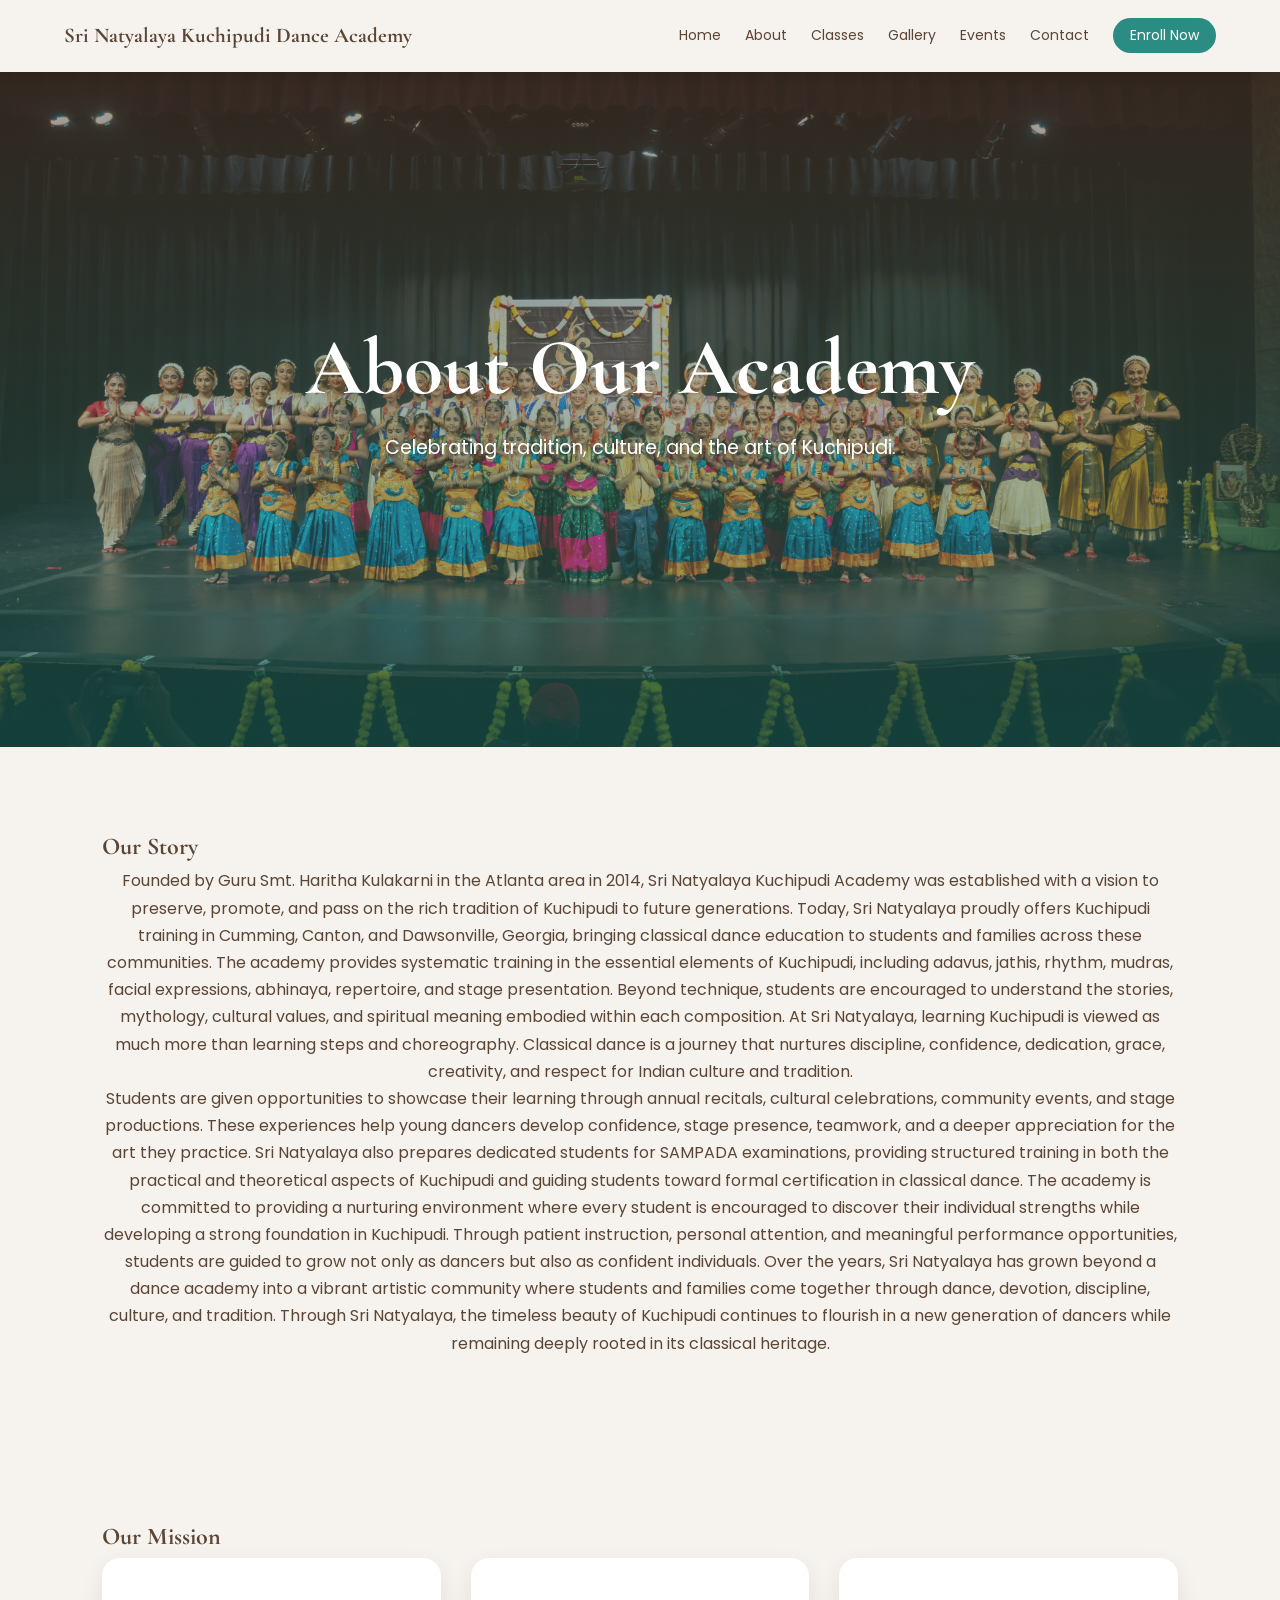
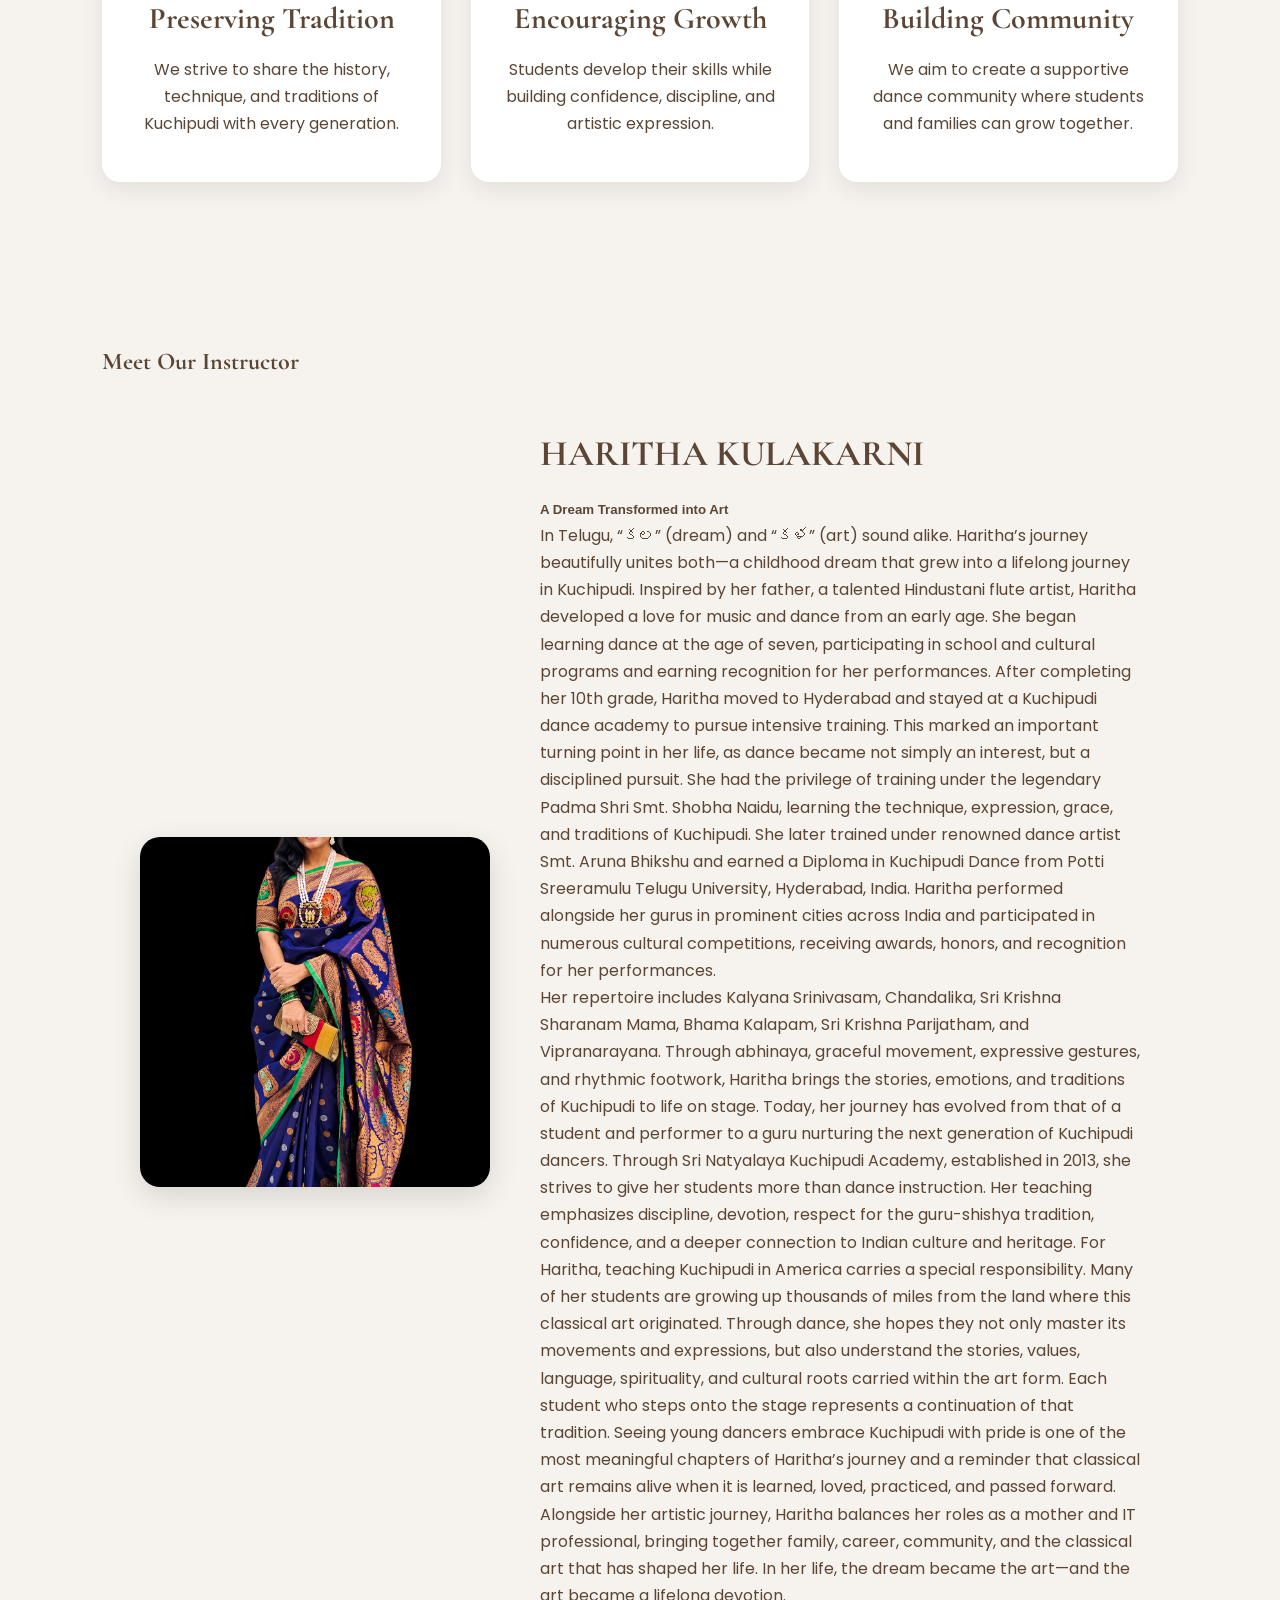
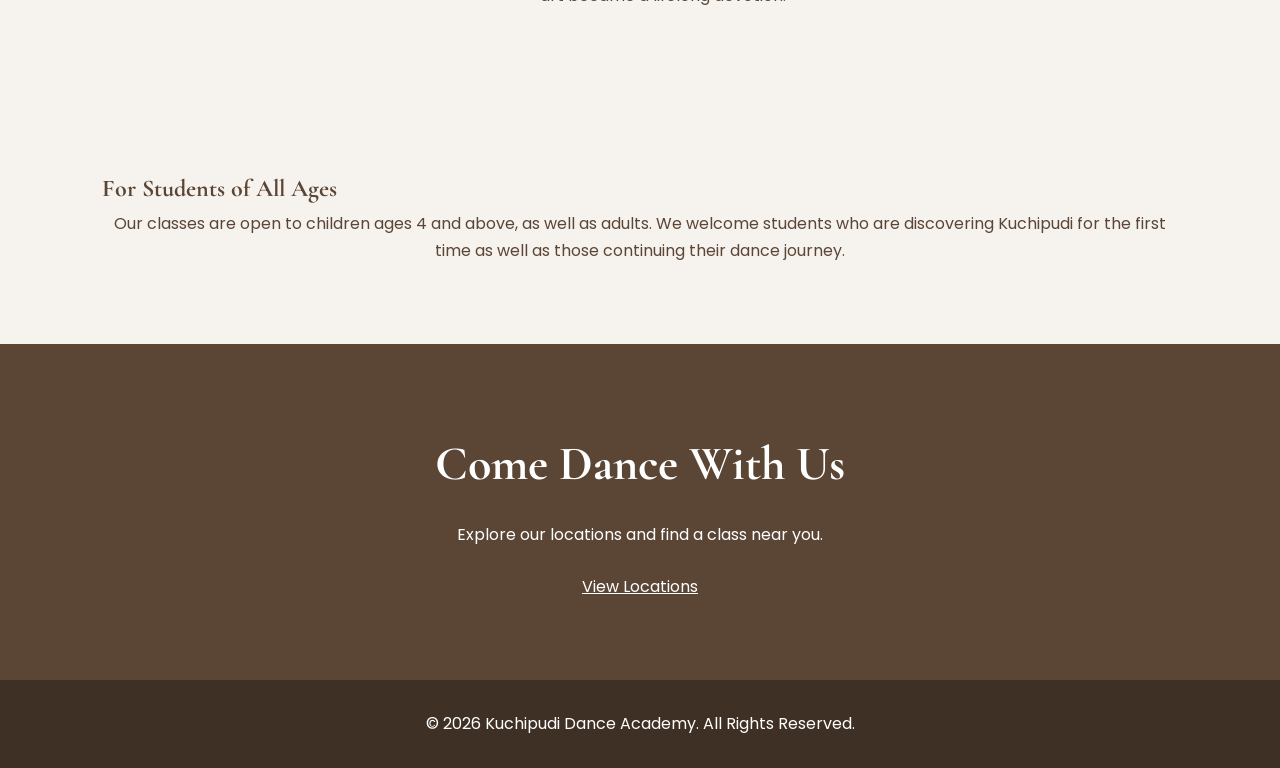
==== commit 8aa91207: "Simplify footer by removing extra content Removed redundant footer content and retained copyright no" ====
--- a/about.html
+++ b/about.html
@@ -244,27 +244,13 @@
 
     <!-- ================= FOOTER ================= -->
 
-    <footer>
-
-        <div class="footer-content">
-
-            <h3>Kuchipudi Dance Academy</h3>
-
-            <p>Email: info@danceacademy.com</p>
-
-            <p>Phone: (123) 456-7890</p>
-
-            <p>Instagram • Facebook • YouTube</p>
-
-        </div>
-
-        <hr>
-
-        <p class="copyright">
-            © 2026 Kuchipudi Dance Academy. All Rights Reserved.
-        </p>
-
-    </footer>
+    
+<footer>
+    <p class="copyright">
+        © 2026 Kuchipudi Dance Academy. All Rights Reserved.
+    </p>
+</footer>
+
 
 
     <script src="script.js"></script>
--- a/style.css
+++ b/style.css
@@ -828,3 +828,18 @@
     }
 }
 
+
+.form-success {
+    max-width: 600px;
+    margin: 25px auto;
+    padding: 18px 24px;
+    text-align: center;
+    color: #245C50;
+    background-color: #E7F2F0;
+    border: 1px solid #7AC7BE;
+    border-radius: 10px;
+    font-family: 'Poppins', sans-serif;
+    line-height: 1.6;
+}
+
+
